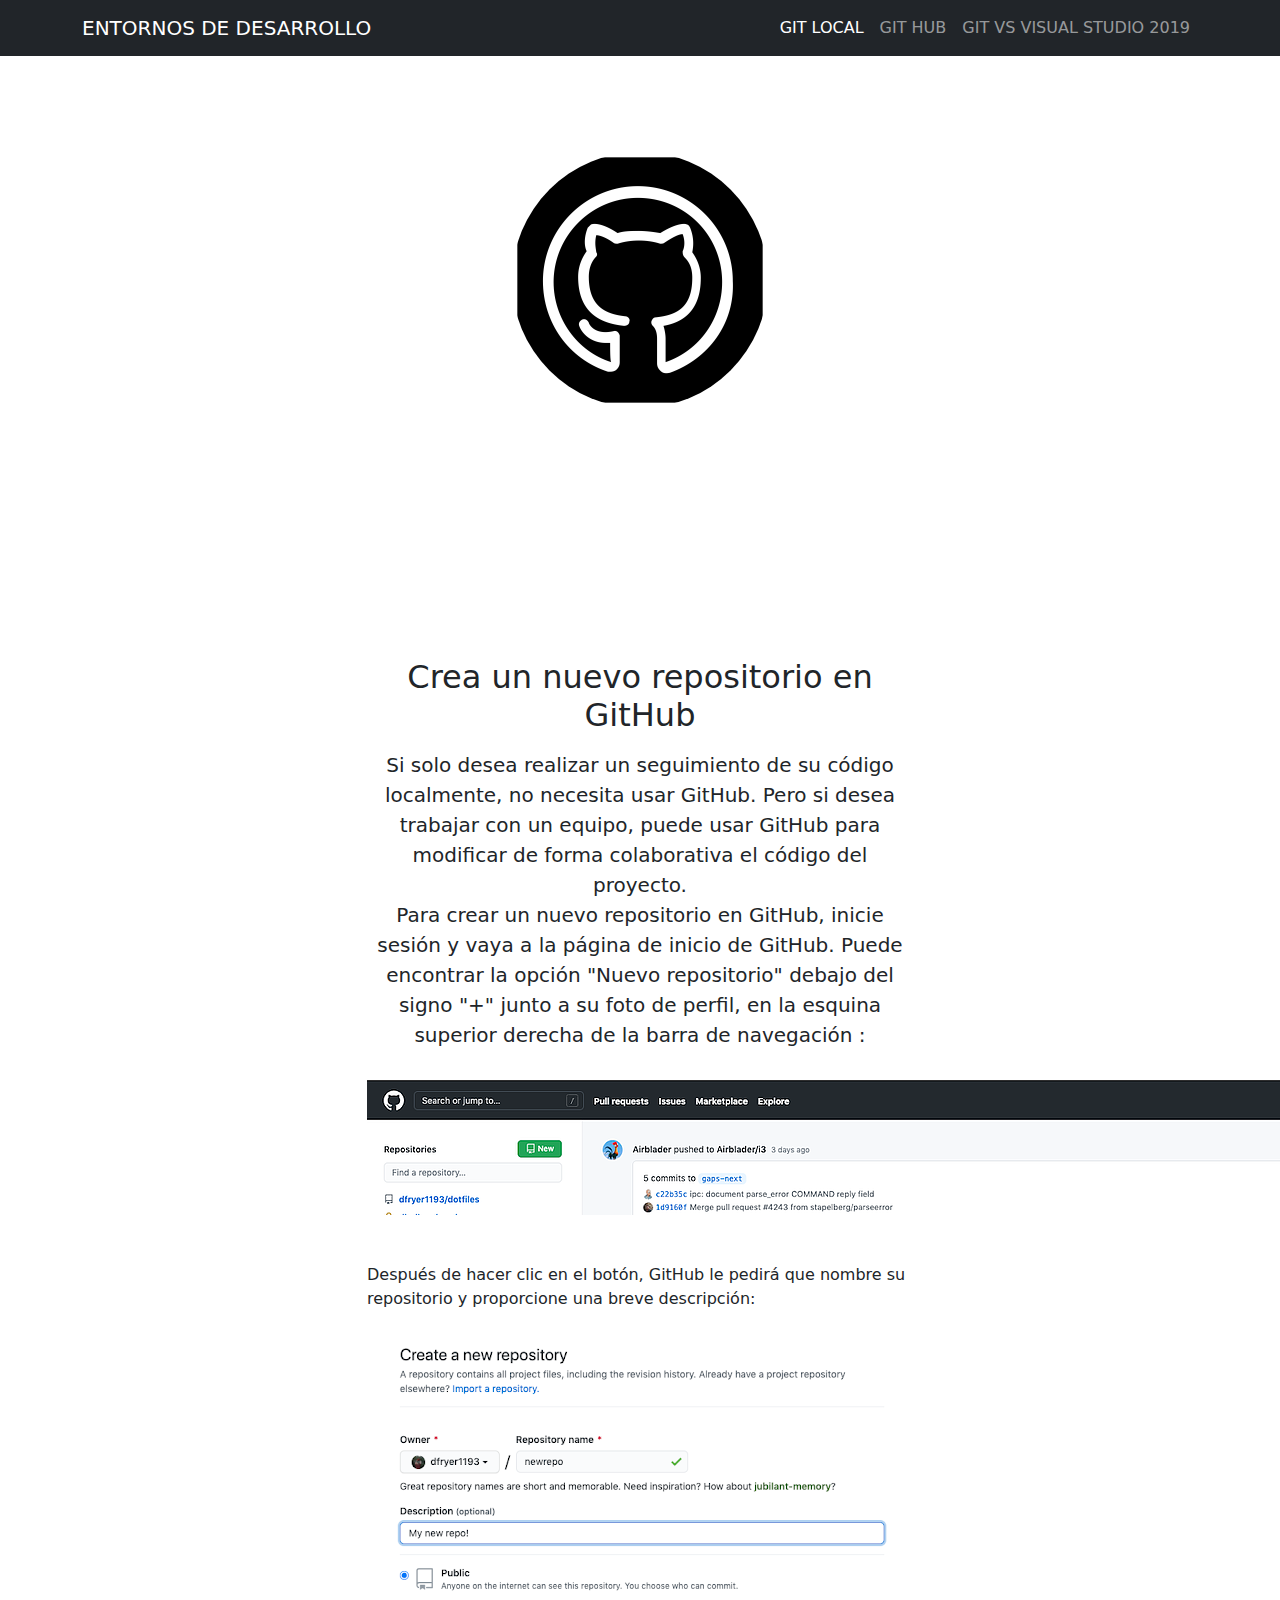
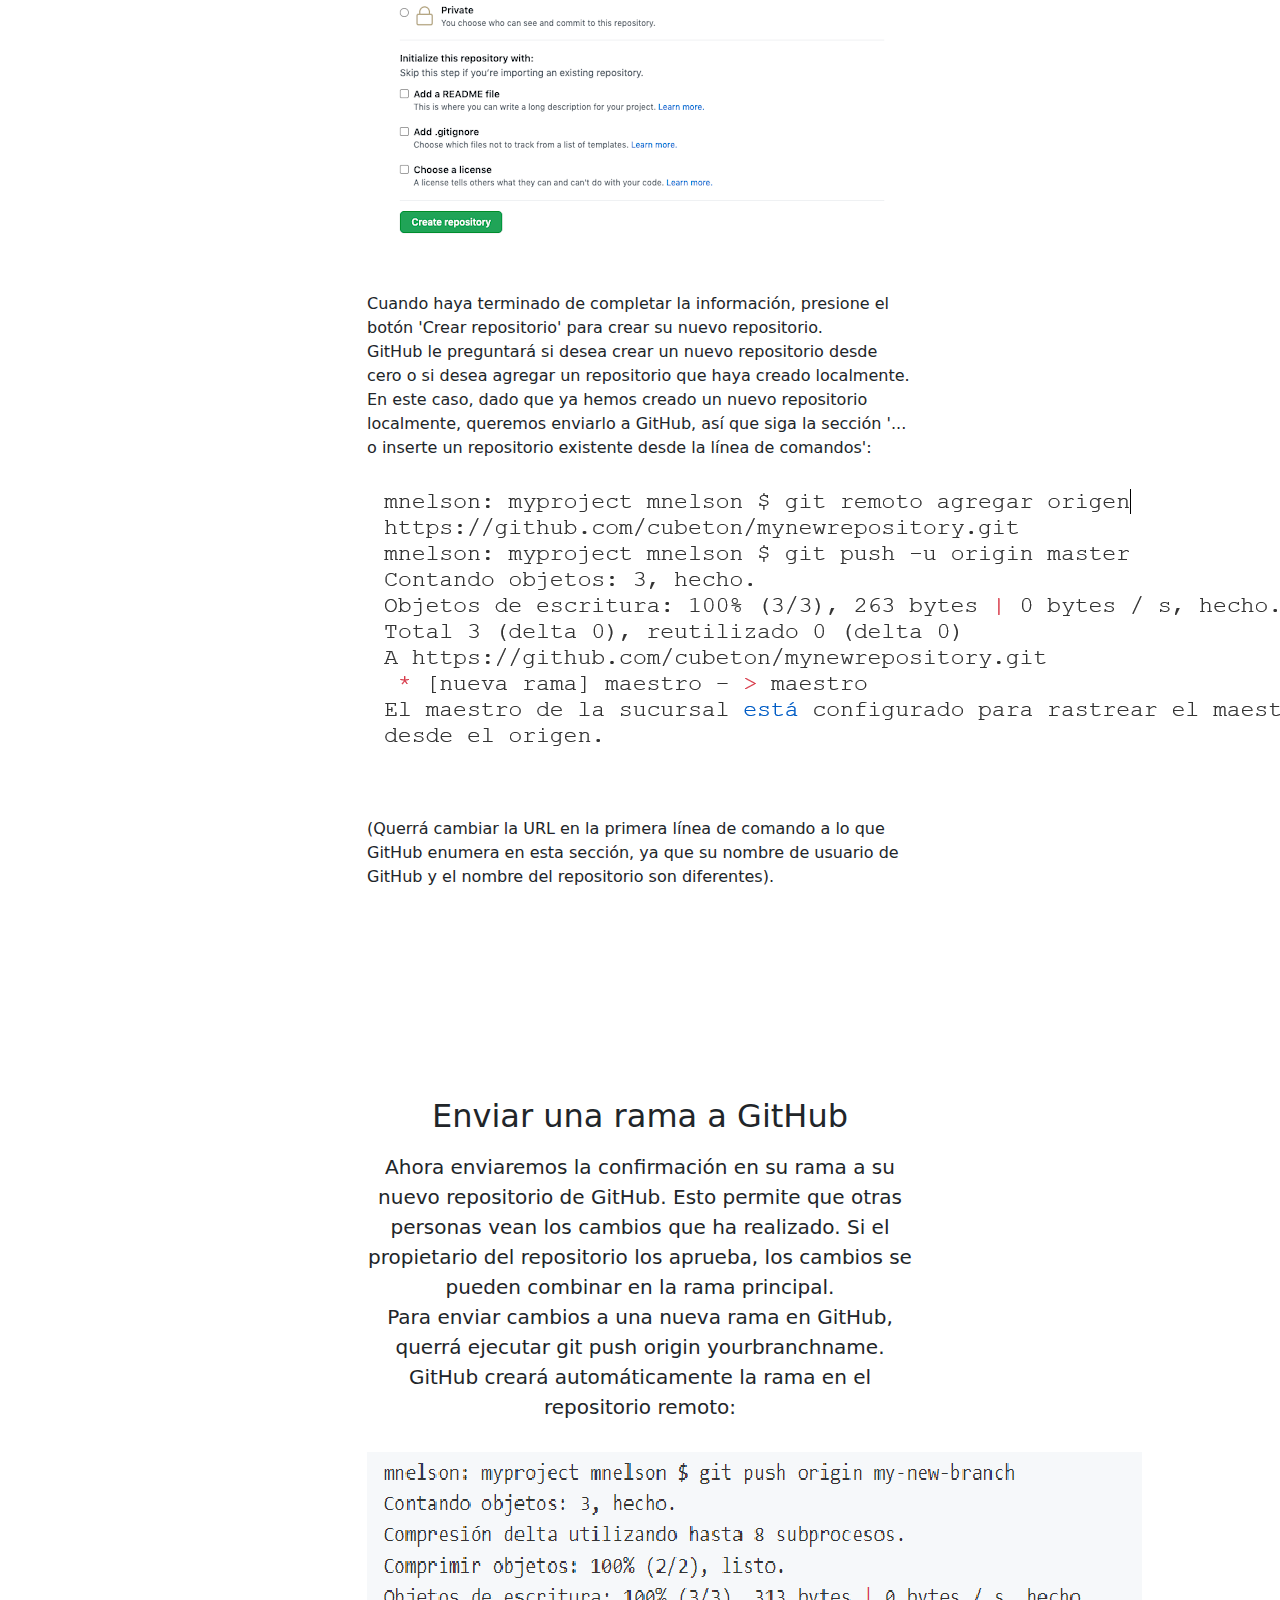
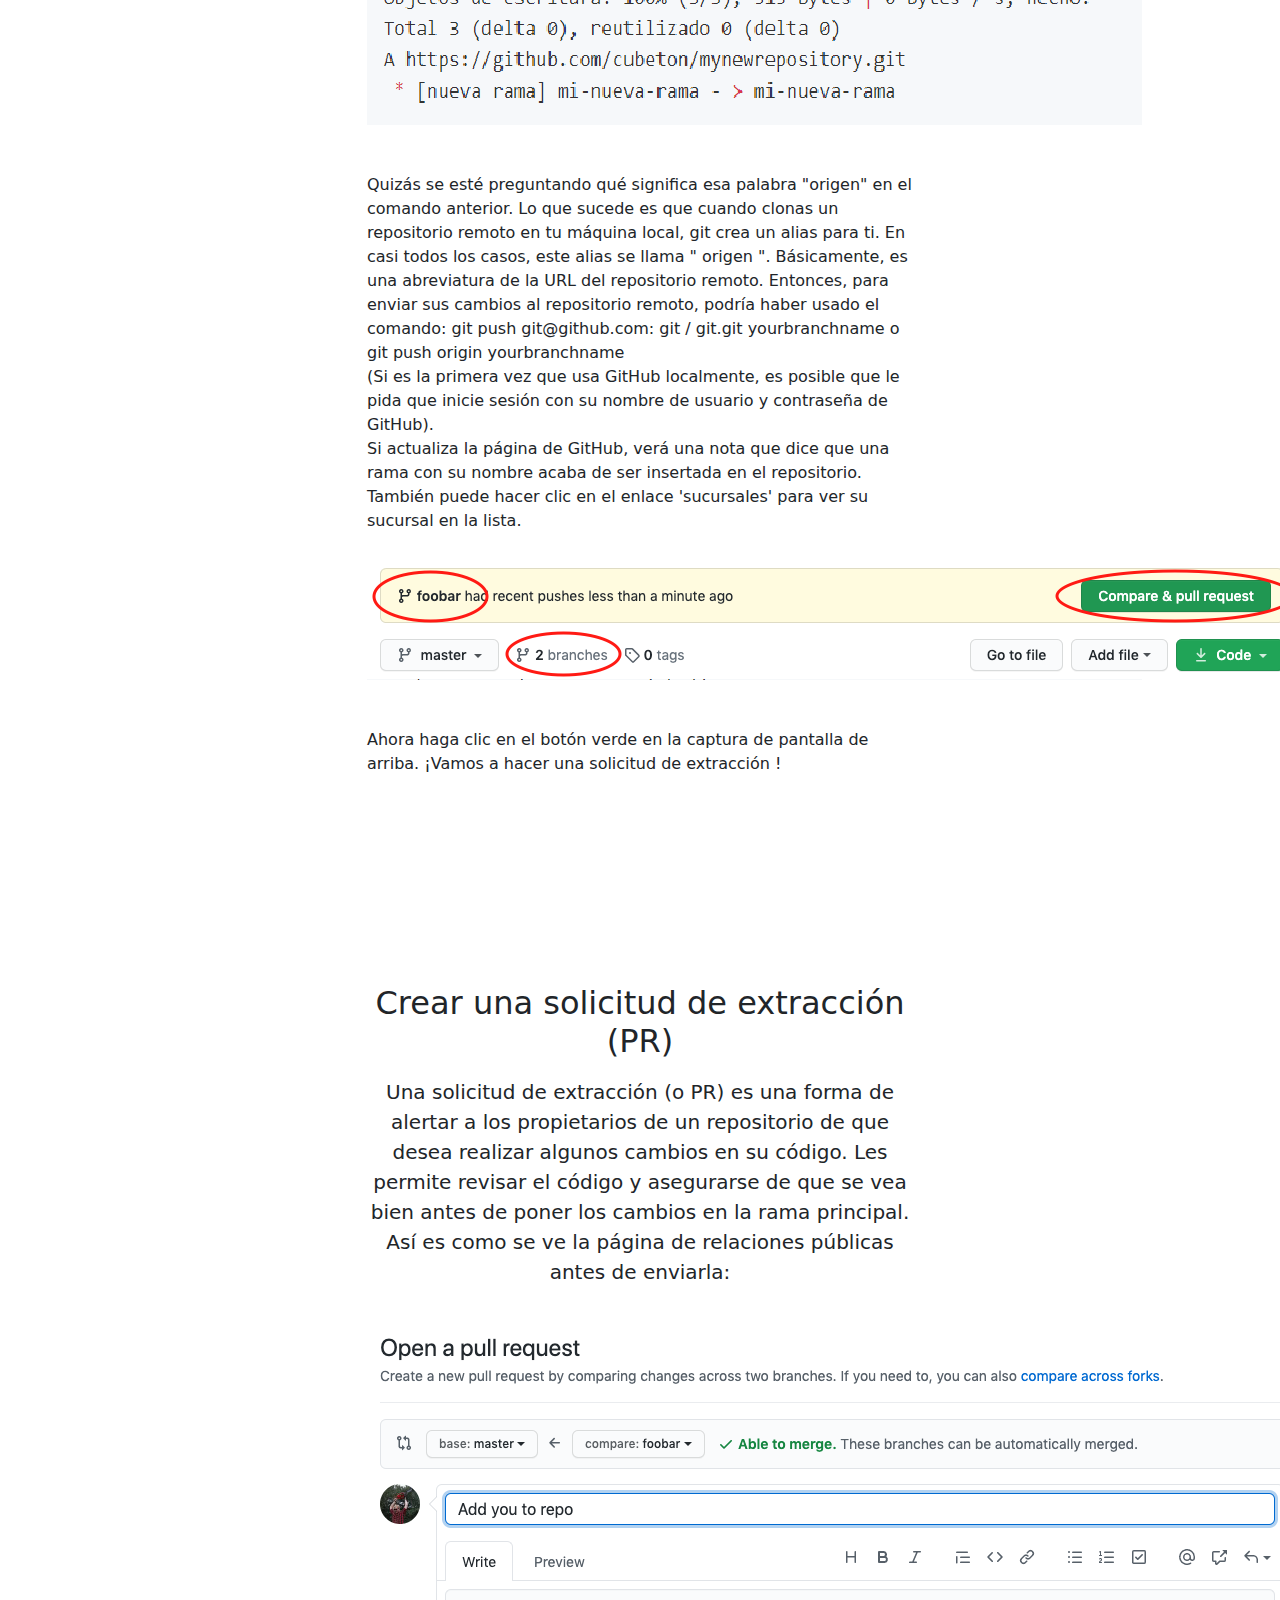
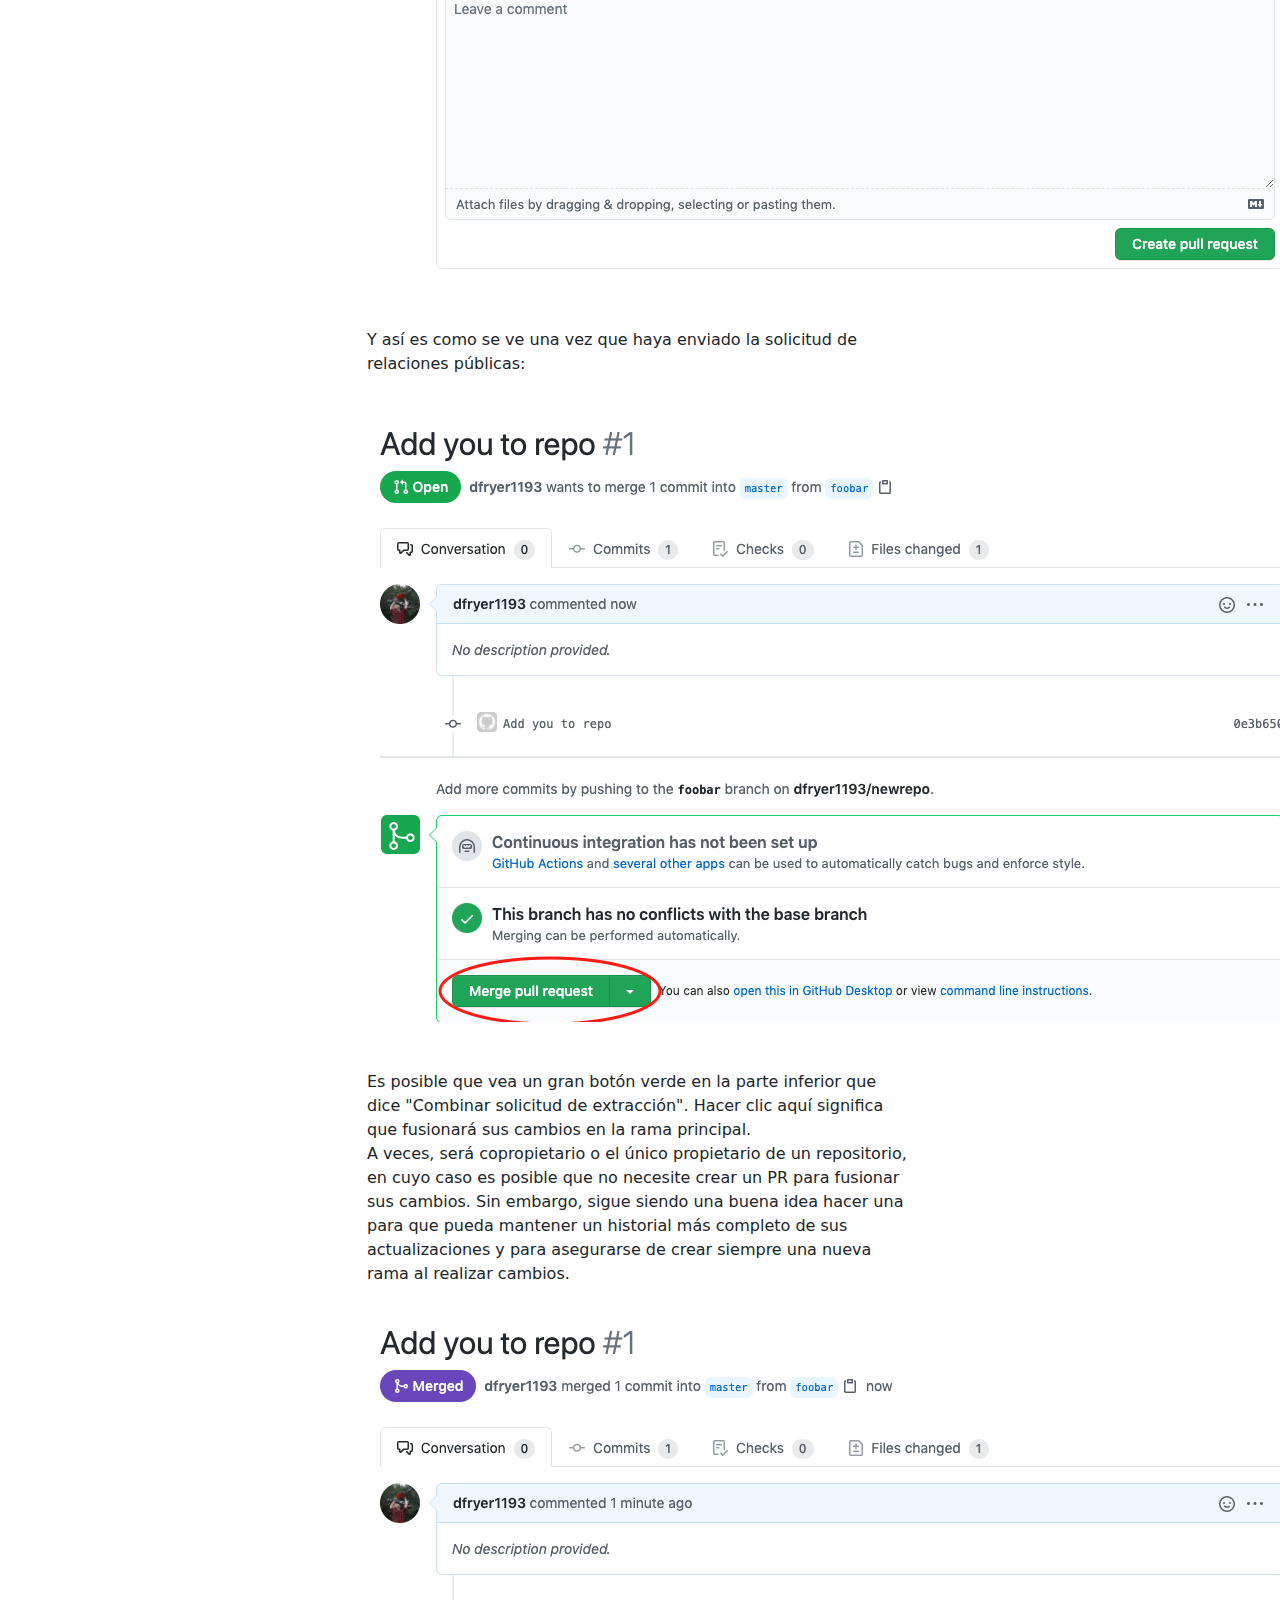
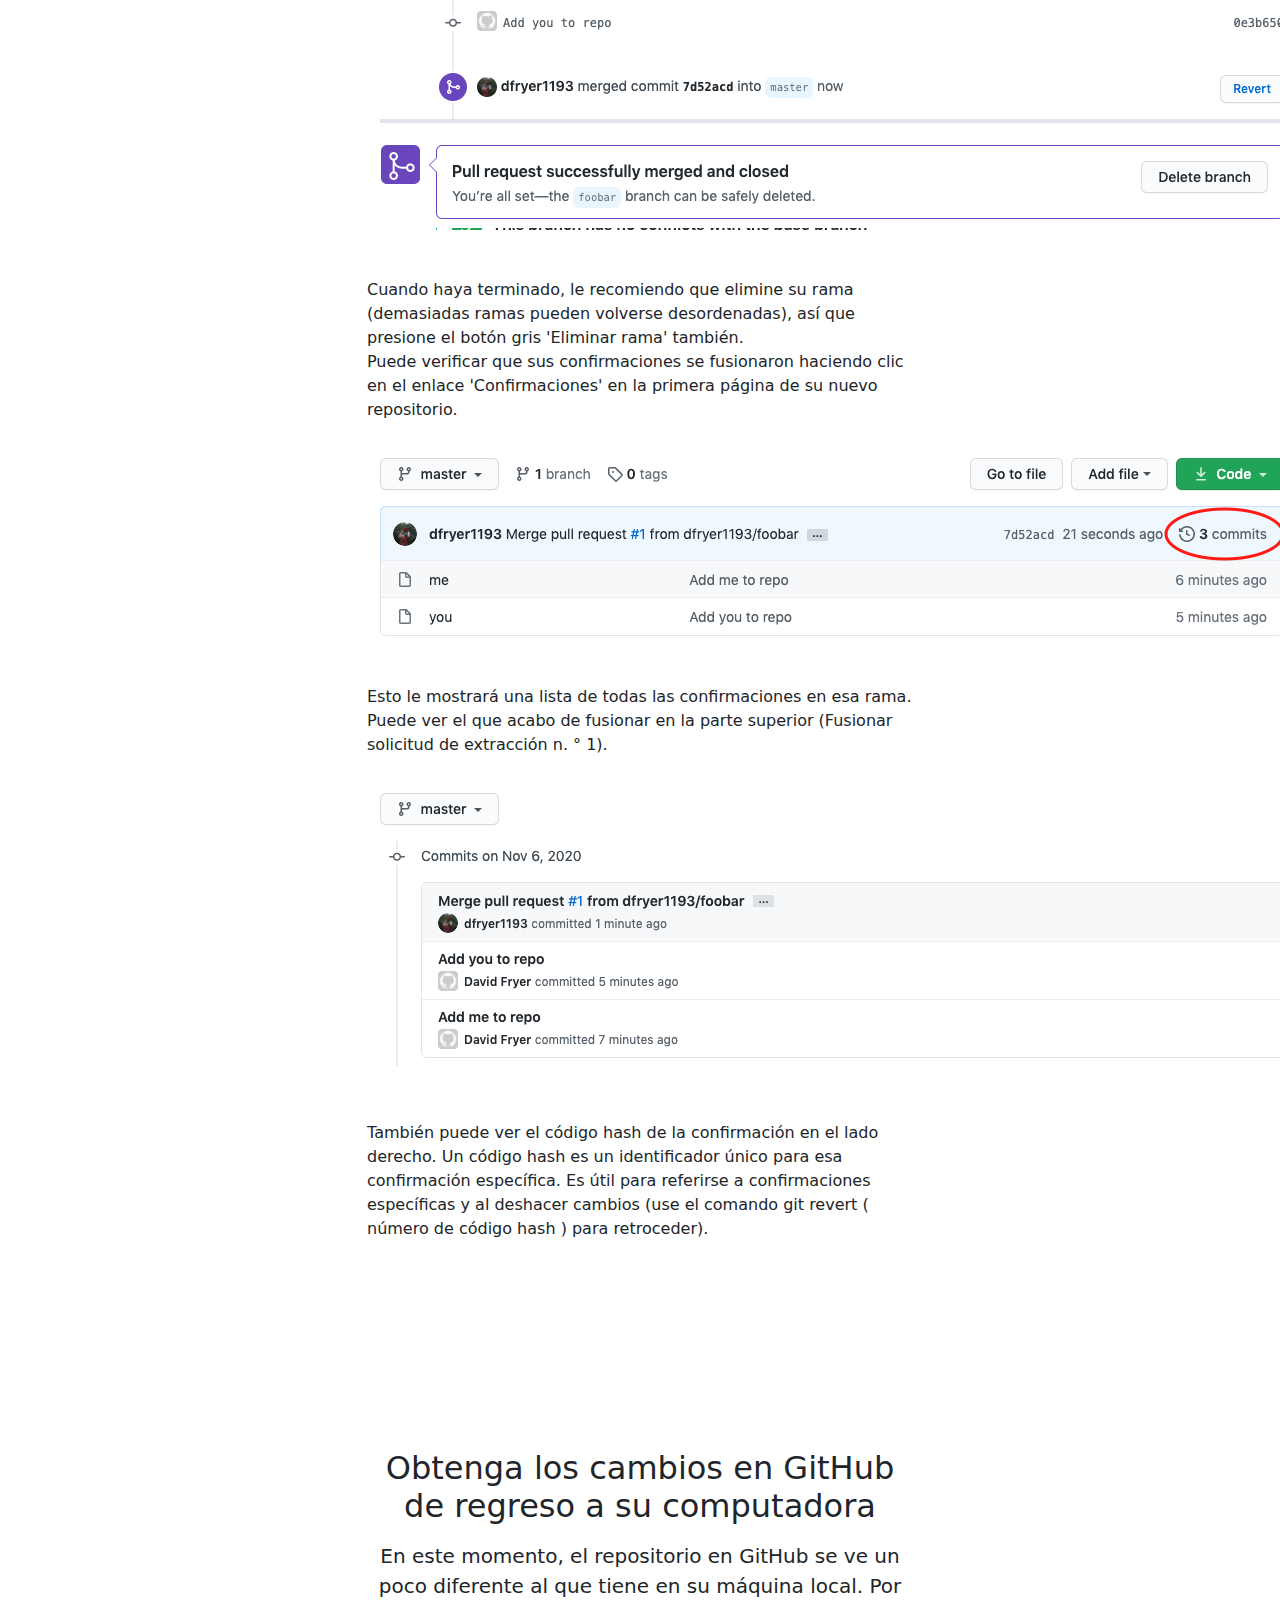
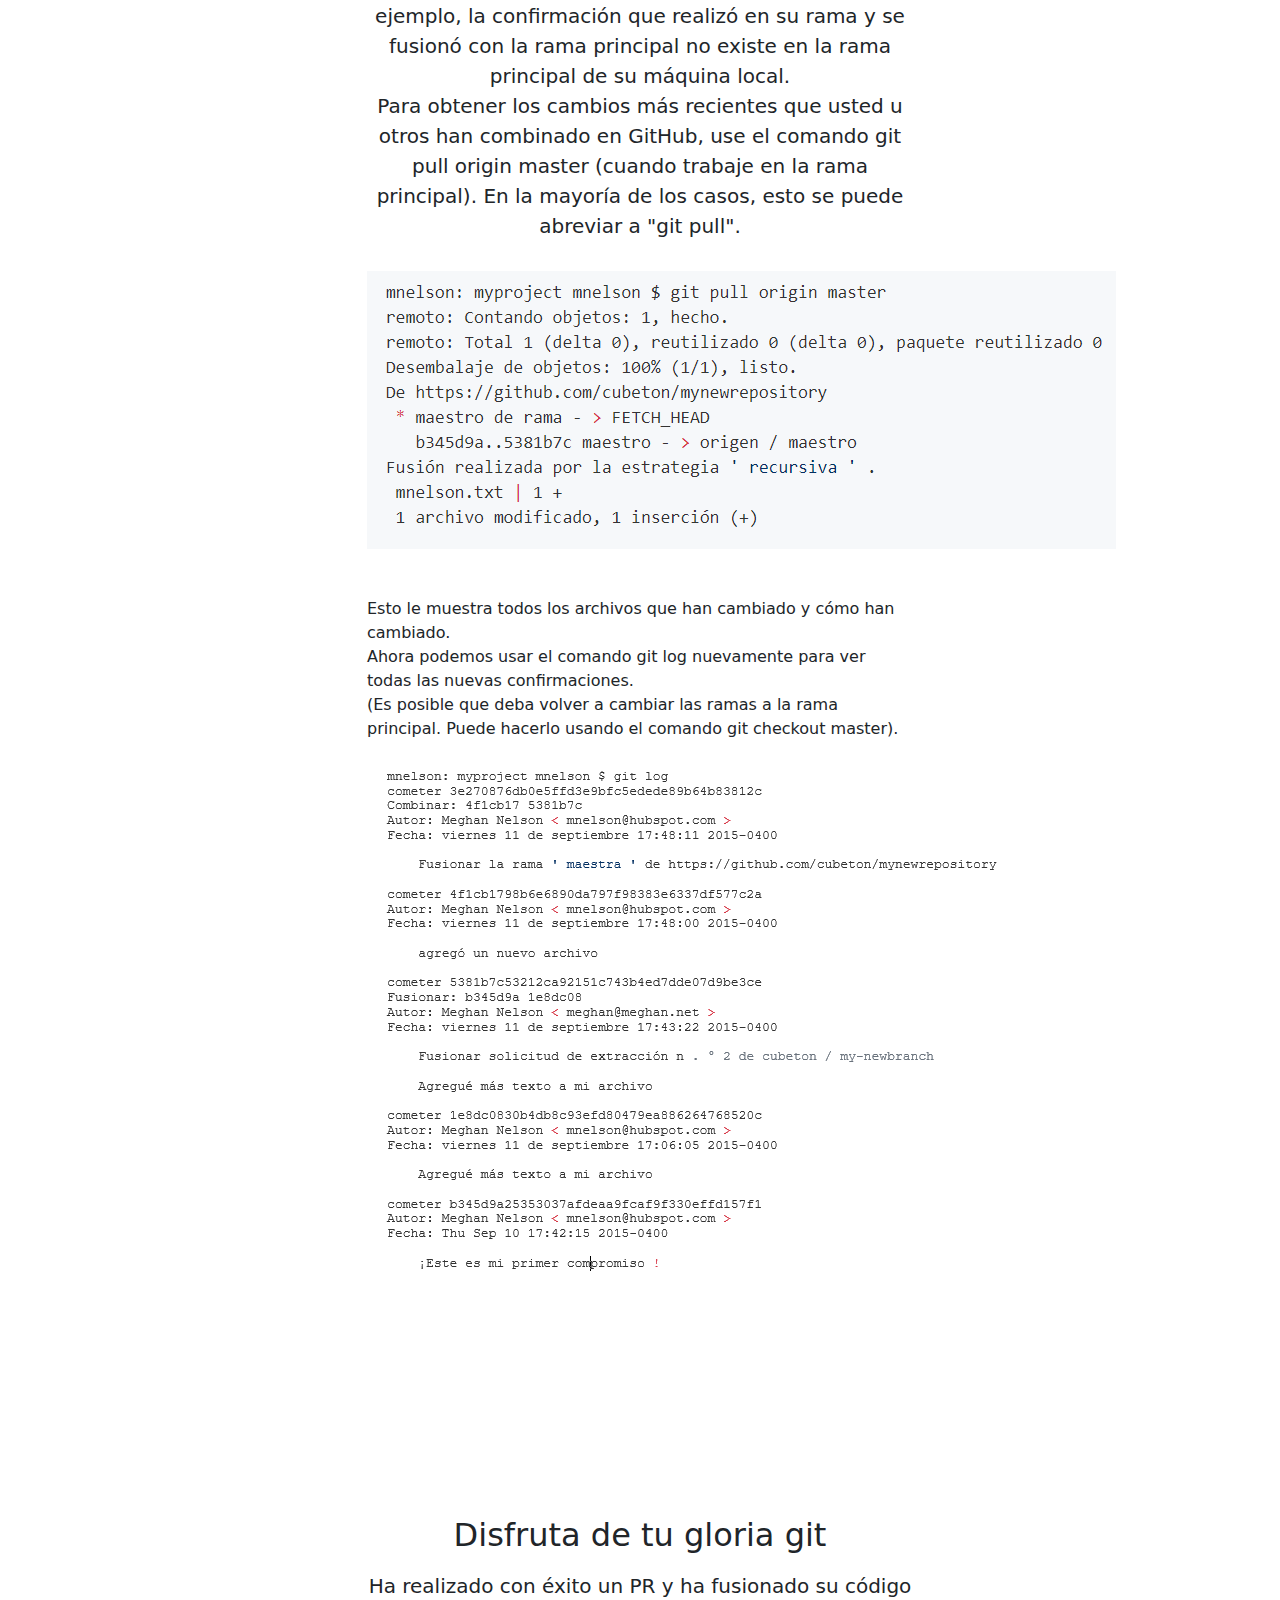
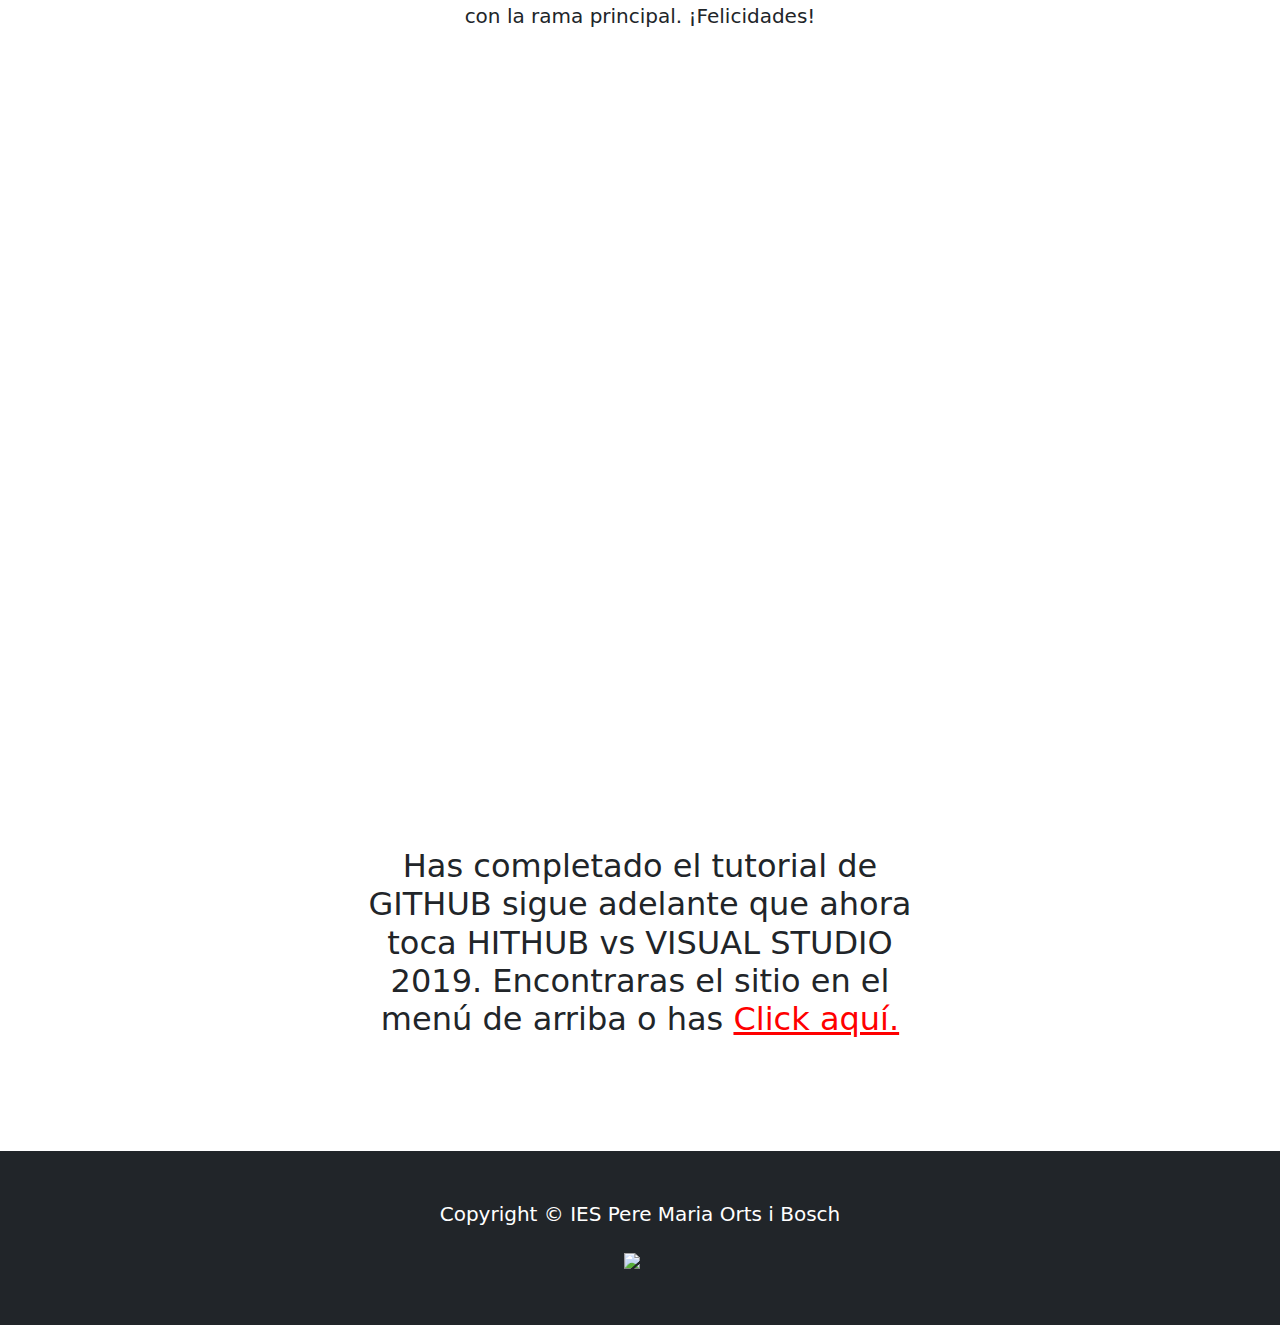
==== gitHub.html @ c388c861 "Casi Listo" ====
<!DOCTYPE html>
<html lang="en">
    <head>
        <meta charset="utf-8" />
        <meta name="viewport" content="width=device-width, initial-scale=1, shrink-to-fit=no" />
        <meta name="description" content="" />
        <meta name="author" content="" />
        <title>Proyecto Final Git - GitHub</title>
        <!-- Favicon-->
        <link rel="icon" type="image/x-icon" href="assets/favicon.ico" />
        <!-- Core theme CSS (includes Bootstrap)-->
        <link href="css/styles.css" rel="stylesheet" />
    </head>
    <body>
        <!-- Responsive navbar-->
        <nav class="navbar navbar-expand-lg navbar-dark bg-dark">
            <div class="container">
                <a class="navbar-brand" href="index.html">ENTORNOS DE DESARROLLO</a>
                <button class="navbar-toggler" type="button" data-bs-toggle="collapse" data-bs-target="#navbarSupportedContent" aria-controls="navbarSupportedContent" aria-expanded="false" aria-label="Toggle navigation"><span class="navbar-toggler-icon"></span></button>
                <div class="collapse navbar-collapse" id="navbarSupportedContent">
                    <ul class="navbar-nav ms-auto mb-2 mb-lg-0">
                        <li class="nav-item"><a class="nav-link active" aria-current="page" href="gitLocal.html">GIT LOCAL</a></li>
                        <li class="nav-item"><a class="nav-link" href="gitHub.html">GIT HUB</a></li>
                        <li class="nav-item"><a class="nav-link" href="gitVsVisual.html">GIT VS VISUAL STUDIO 2019</a></li>
                    </ul>
                </div>
            </div>
        </nav>
        <!-- Header - set the background image for the header in the line below-->
        <header class="py-5 bg-image-full" style="background-image: url('https://source.unsplash.com/wfh8dDlNFOk/1600x900')">
            <div class="text-center my-5">
                <img class="img-fluid rounded-circle mb-4" src="assets/PortadaGitHub.png" alt="..." />
                <h1 class="text-white fs-3 fw-bolder">TUTORIAL GIT HUB </h1>
              
            </div>
        </header>
        <!-- Content section-->
        <section class="py-5">
            <div class="container my-5">
                <div class="row justify-content-center">
                    <div class="col-lg-6">
                        <h2>Crea un nuevo repositorio en GitHub</h2>
                        <p class="lead"></p>
                        <p class="mb-0">Si solo desea realizar un seguimiento de su código localmente, no necesita usar GitHub. Pero si desea trabajar con un equipo, puede usar GitHub para modificar de forma colaborativa el código del proyecto.
                        <br>
                        Para crear un nuevo repositorio en GitHub, inicie sesión y vaya a la página de inicio de GitHub. Puede encontrar la opción "Nuevo repositorio" debajo del signo "+" junto a su foto de perfil, en la esquina superior derecha de la barra de navegación :
                        <br>  
                        <br>    
                        <center>   <img class="imgIESPERE" src="assets/24.png" alt="..." /></center>   
                        <br>
                        <br>   
                        Después de hacer clic en el botón, GitHub le pedirá que nombre su repositorio y proporcione una breve descripción:    
                        <br>  
                        <br>    
                        <center>   <img class="imgIESPERE" src="assets/25.png" alt="..." /></center>   
                        <br>
                        <br>     
                        Cuando haya terminado de completar la información, presione el botón 'Crear repositorio' para crear su nuevo repositorio.
                        <br>
                        GitHub le preguntará si desea crear un nuevo repositorio desde cero o si desea agregar un repositorio que haya creado localmente. En este caso, dado que ya hemos creado un nuevo repositorio localmente, queremos enviarlo a GitHub, así que siga la sección '... o inserte un repositorio existente desde la línea de comandos': <br>  
                        <br>    
                        <center>   <img class="imgIESPERE" src="assets/26.png" alt="..." /></center>   
                        <br>
                        <br>     
                        (Querrá cambiar la URL en la primera línea de comando a lo que GitHub enumera en esta sección, ya que su nombre de usuario de GitHub y el nombre del repositorio son diferentes).    
                        </p>
                    </div>
                </div>
            </div>
        </section>
        <section class="py-5">
            <div class="container my-5">
                <div class="row justify-content-center">
                    <div class="col-lg-6">
                        <h2>Enviar una rama a GitHub</h2>
                        <p class="lead"></p>
                        <p class="mb-0">Ahora enviaremos la confirmación en su rama a su nuevo repositorio de GitHub. Esto permite que otras personas vean los cambios que ha realizado. Si el propietario del repositorio los aprueba, los cambios se pueden combinar en la rama principal.
                        <br> 
                        Para enviar cambios a una nueva rama en GitHub, querrá ejecutar git push origin yourbranchname. GitHub creará automáticamente la rama en el repositorio remoto:
                        <br>  
                        <br>    
                        <center>   <img class="imgIESPERE" src="assets/27.png" alt="..." /></center>   
                        <br>
                        <br>
                        Quizás se esté preguntando qué significa esa palabra "origen" en el comando anterior. Lo que sucede es que cuando clonas un repositorio remoto en tu máquina local, git crea un alias para ti. En casi todos los casos, este alias se llama " origen ". Básicamente, es una abreviatura de la URL del repositorio remoto. Entonces, para enviar sus cambios al repositorio remoto, podría haber usado el comando: git push git@github.com: git / git.git yourbranchname o git push origin yourbranchname
                        <br> 
                        (Si es la primera vez que usa GitHub localmente, es posible que le pida que inicie sesión con su nombre de usuario y contraseña de GitHub).
                        <br> 
                        Si actualiza la página de GitHub, verá una nota que dice que una rama con su nombre acaba de ser insertada en el repositorio. También puede hacer clic en el enlace 'sucursales' para ver su sucursal en la lista.    
                        <br>  
                        <br>    
                        <center>   <img class="imgIESPERE" src="assets/28.png" alt="..." /></center>   
                        <br>
                        <br>    
                        Ahora haga clic en el botón verde en la captura de pantalla de arriba. ¡Vamos a hacer una solicitud de extracción !    
                        </p>
                    </div>
                </div>
            </div>
        </section>
        <section class="py-5">
            <div class="container my-5">
                <div class="row justify-content-center">
                    <div class="col-lg-6">
                        <h2>Crear una solicitud de extracción (PR)</h2>
                        <p class="lead"></p>
                        <p class="mb-0">Una solicitud de extracción (o PR) es una forma de alertar a los propietarios de un repositorio de que desea realizar algunos cambios en su código. Les permite revisar el código y asegurarse de que se vea bien antes de poner los cambios en la rama principal.
                        <br>
                        Así es como se ve la página de relaciones públicas antes de enviarla:
                        <br>  
                        <br>    
                        <center>   <img class="imgIESPERE" src="assets/29.png" alt="..." /></center>   
                        <br>
                        <br> 
                        Y así es como se ve una vez que haya enviado la solicitud de relaciones públicas:  
                        <br>  
                        <br>    
                        <center>   <img class="imgIESPERE" src="assets/30.png" alt="..." /></center>   
                        <br>
                        <br>
                        Es posible que vea un gran botón verde en la parte inferior que dice "Combinar solicitud de extracción". Hacer clic aquí significa que fusionará sus cambios en la rama principal.
                         <br> 
                        A veces, será copropietario o el único propietario de un repositorio, en cuyo caso es posible que no necesite crear un PR para fusionar sus cambios. Sin embargo, sigue siendo una buena idea hacer una para que pueda mantener un historial más completo de sus actualizaciones y para asegurarse de crear siempre una nueva rama al realizar cambios.  
                         <br>  
                        <br>    
                        <center>   <img class="imgIESPERE" src="assets/31.png" alt="..." /></center>   
                        <br>
                        <br>  
                        Cuando haya terminado, le recomiendo que elimine su rama (demasiadas ramas pueden volverse desordenadas), así que presione el botón gris 'Eliminar rama' también.
                        <br>
                        Puede verificar que sus confirmaciones se fusionaron haciendo clic en el enlace 'Confirmaciones' en la primera página de su nuevo repositorio. 
                        <br>  
                        <br>    
                        <center>   <img class="imgIESPERE" src="assets/32.png" alt="..." /></center>   
                        <br>
                        <br> 
                        Esto le mostrará una lista de todas las confirmaciones en esa rama. Puede ver el que acabo de fusionar en la parte superior (Fusionar solicitud de extracción n. ° 1). 
                        <br>  
                        <br>    
                        <center>   <img class="imgIESPERE" src="assets/33.png" alt="..." /></center>   
                        <br>
                        <br> 
                        También puede ver el código hash de la confirmación en el lado derecho. Un código hash es un identificador único para esa confirmación específica. Es útil para referirse a confirmaciones específicas y al deshacer cambios (use el comando git revert ( número de código hash )  para retroceder).    
                        </p>
                    </div>
                </div>
            </div>
        </section>
        <section class="py-5">
            <div class="container my-5">
                <div class="row justify-content-center">
                    <div class="col-lg-6">
                        <h2>Obtenga los cambios en GitHub de regreso a su computadora</h2>
                        <p class="lead"></p>
                        <p class="mb-0">En este momento, el repositorio en GitHub se ve un poco diferente al que tiene en su máquina local. Por ejemplo, la confirmación que realizó en su rama y se fusionó con la rama principal no existe en la rama principal de su máquina local.
                        <br>
                        Para obtener los cambios más recientes que usted u otros han combinado en GitHub, use el comando git pull origin master (cuando trabaje en la rama principal). En la mayoría de los casos, esto se puede abreviar a "git pull".
                        <br>  
                        <br>    
                        <center>   <img class="imgIESPERE" src="assets/34.png" alt="..." /></center>   
                        <br>
                        <br>
                            Esto le muestra todos los archivos que han cambiado y cómo han cambiado.
                        <br>
                        Ahora podemos usar el comando git log nuevamente para ver todas las nuevas confirmaciones.
                        <br>
                        (Es posible que deba volver a cambiar las ramas a la rama principal. Puede hacerlo usando el comando git checkout master).
                         <br>  
                        <br>    
                        <center>   <img class="imgIESPERE" src="assets/35.png" alt="..." /></center>   
                        <br>    
                        </p>
                    </div>
                </div>
            </div>
        </section>
        <section class="py-5">
            <div class="container my-5">
                <div class="row justify-content-center">
                    <div class="col-lg-6">
                        <h2>Disfruta de tu gloria git</h2>
                        <p class="lead"></p>
                        <p class="mb-0">Ha realizado con éxito un PR y ha fusionado su código con la rama principal. ¡Felicidades!</p>
                    </div>
                </div>
            </div>
        </section>
        <section class="py-5">
            <div class="container my-5">
                <div class="row justify-content-center">
                    <div class="col-lg-6">
                        <h2></h2>
                        <p class="lead"></p>
                        <p class="mb-0">
                        </p>
                    </div>
                </div>
            </div>
        </section>
        <!-- Image element - set the background image for the header in the line below-->
        <div class="py-5 bg-image-full" style="background-image: url('https://source.unsplash.com/4ulffa6qoKA/1200x800')">
            <!-- Put anything you want here! The spacer below with inline CSS is just for demo purposes!-->
            <div style="height: 20rem"></div>
        </div>
        <!-- Content section-->
        <section class="py-5">
            <div class="container my-5">
                <div class="row justify-content-center">
                    <div class="col-lg-6">
                        <h2>Has completado el tutorial de GITHUB sigue adelante que ahora toca HITHUB vs VISUAL STUDIO 2019. Encontraras el sitio en el menú de arriba o has <a href="gitVsVisual.html" style="color: red">Click aquí.</a></h2>
                        <p class="lead"></p>
                        <p class="mb-0"></p>
                    </div>
                </div>
            </div>
        </section>
        <!-- Footer-->
        <footer class="py-5 bg-dark">
            <div class="container"><p class="m-0 text-center text-white">Copyright &copy; IES Pere Maria Orts i Bosch</p></div>
            <br>
        <center>   <img class="imgIESPERE" src="assets/descarga.png" alt="..." /></center> 
        </footer>
        <!-- Bootstrap core JS-->
        <script src="https://cdn.jsdelivr.net/npm/bootstrap@5.0.1/dist/js/bootstrap.bundle.min.js"></script>
        <!-- Core theme JS-->
        <script src="js/scripts.js"></script>
    </body>
</html>
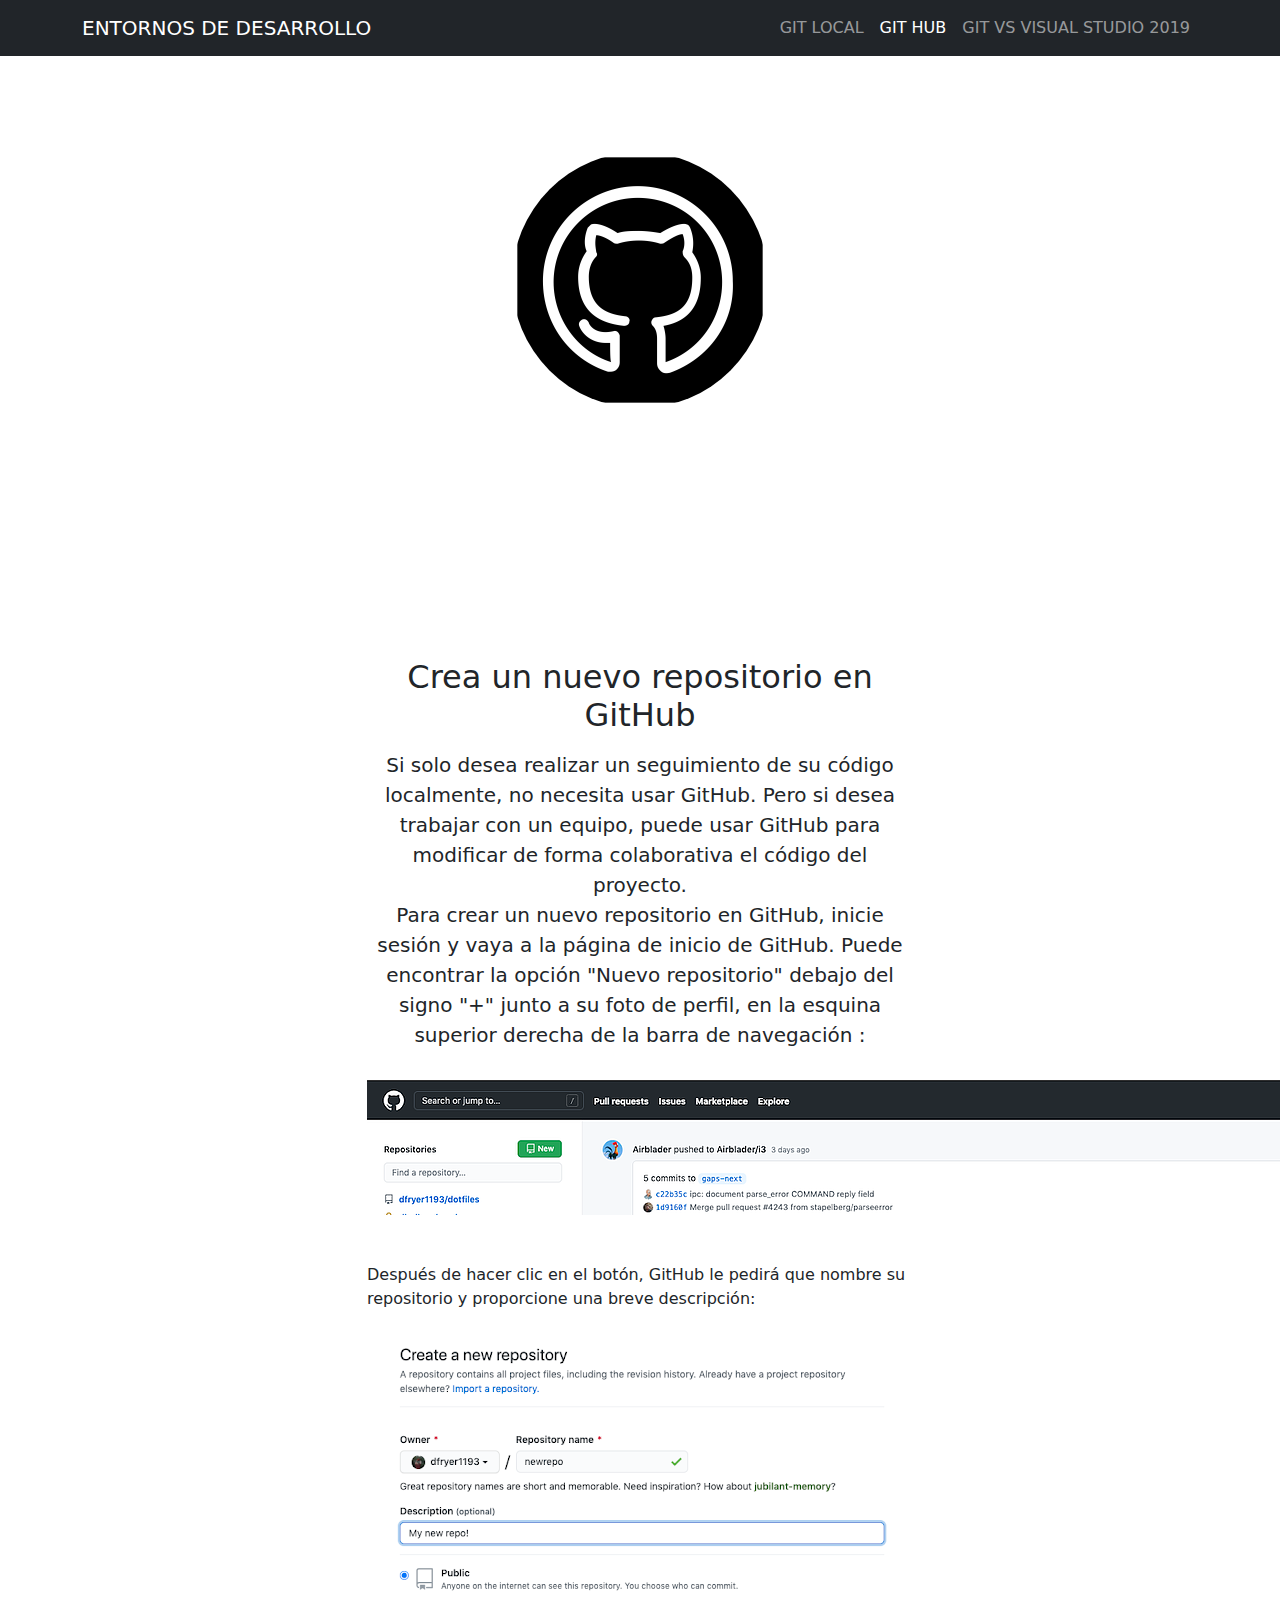
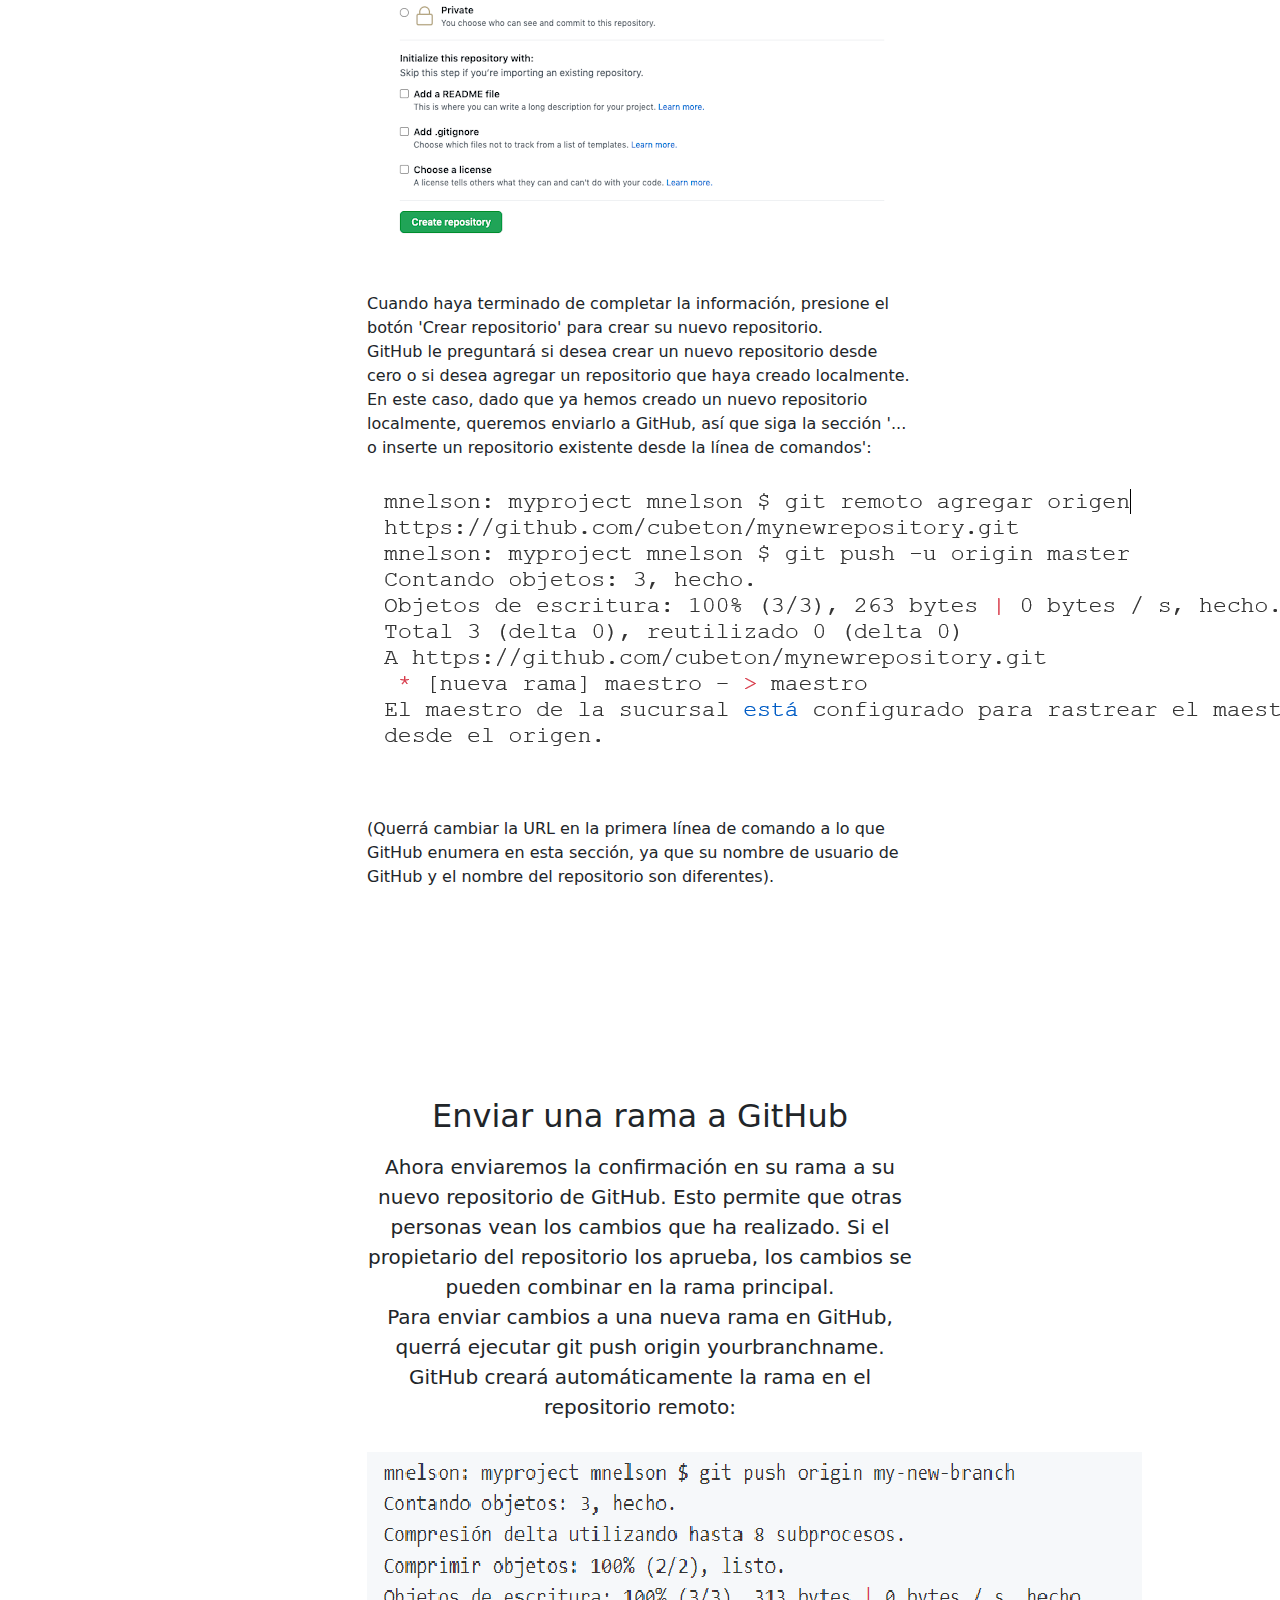
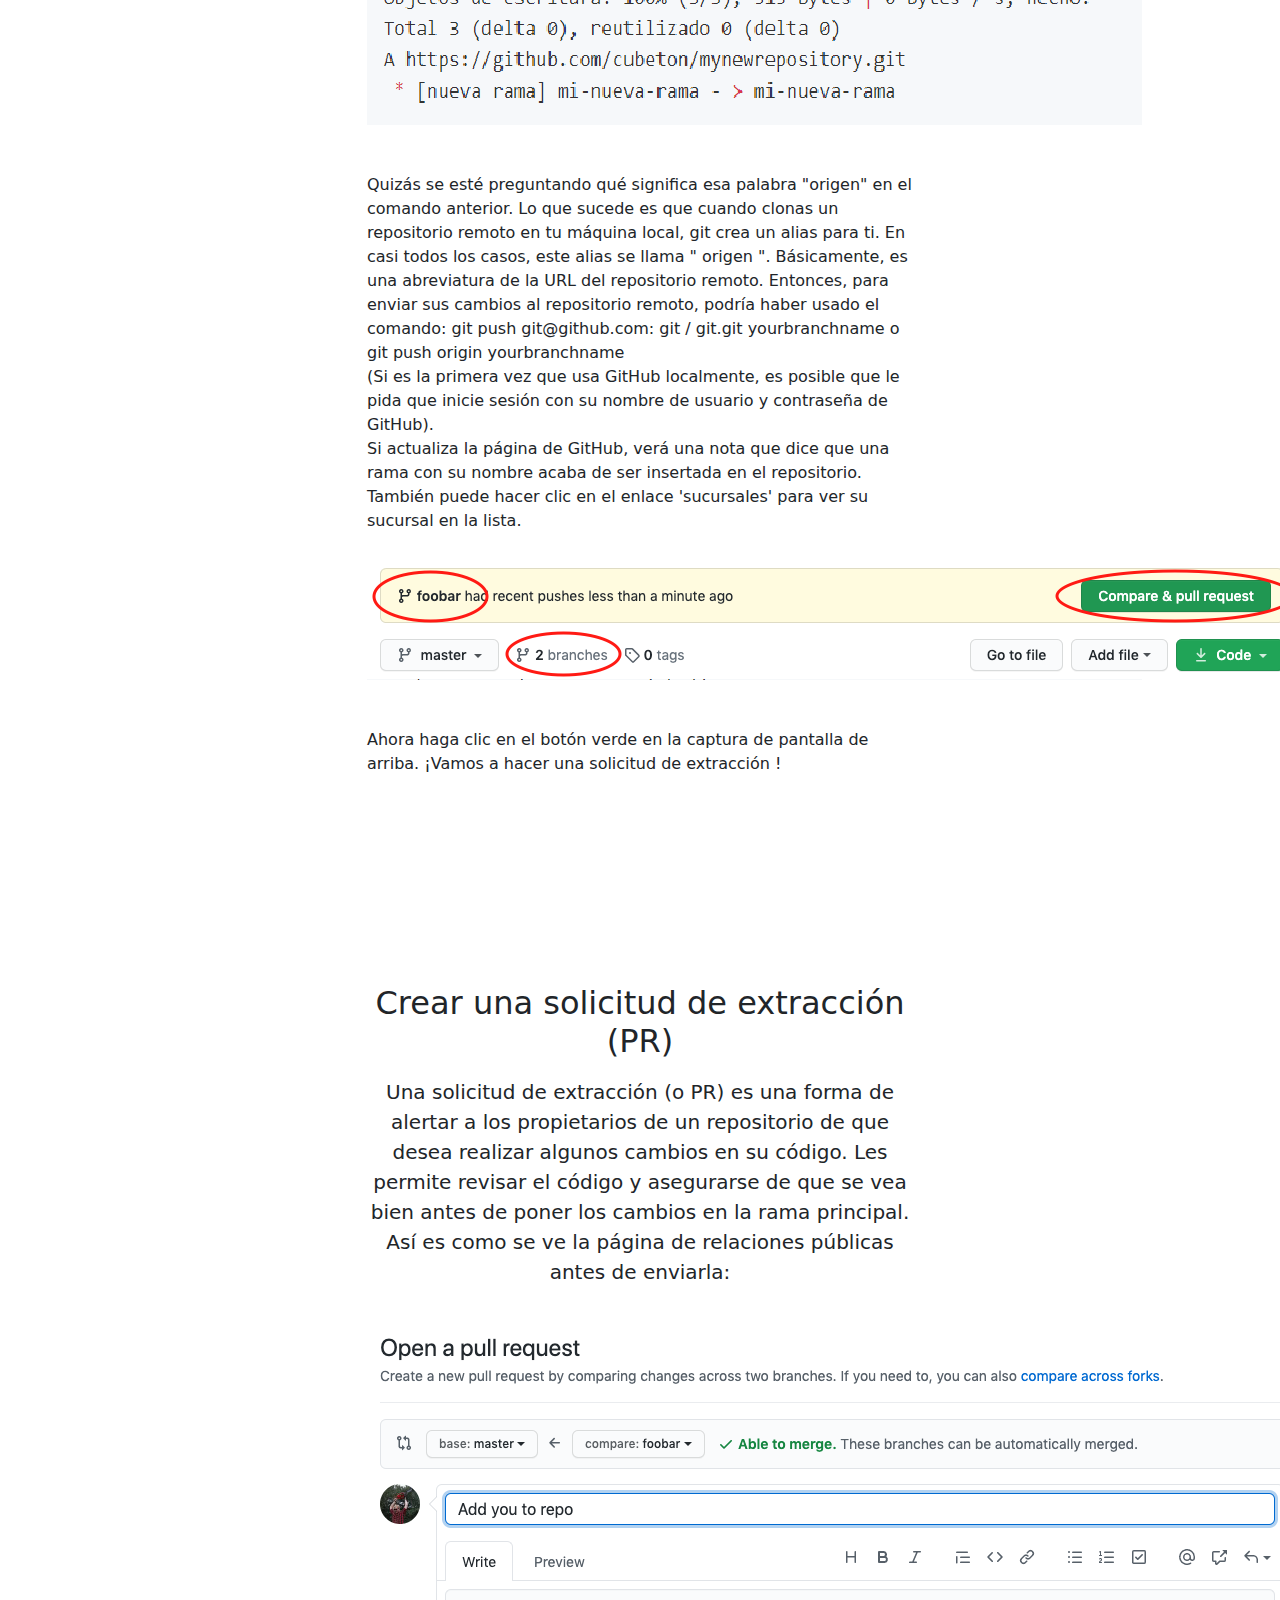
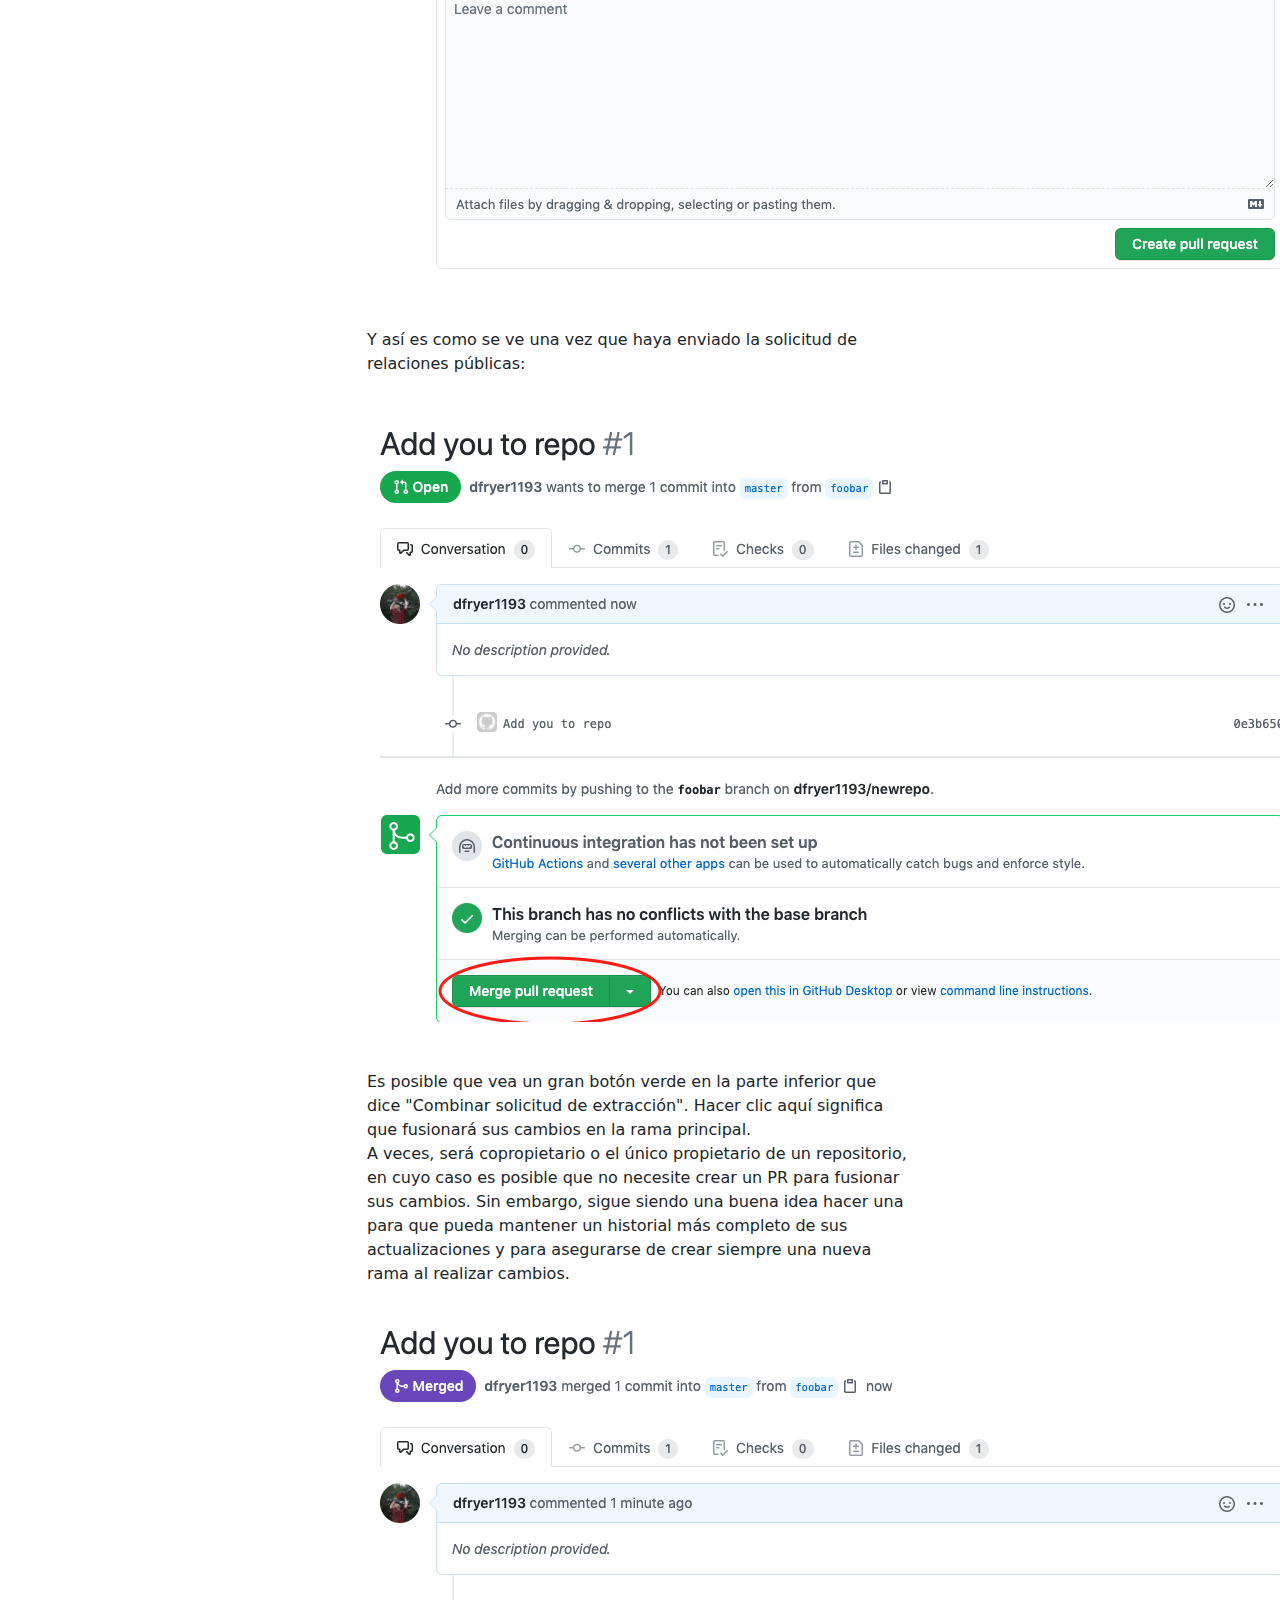
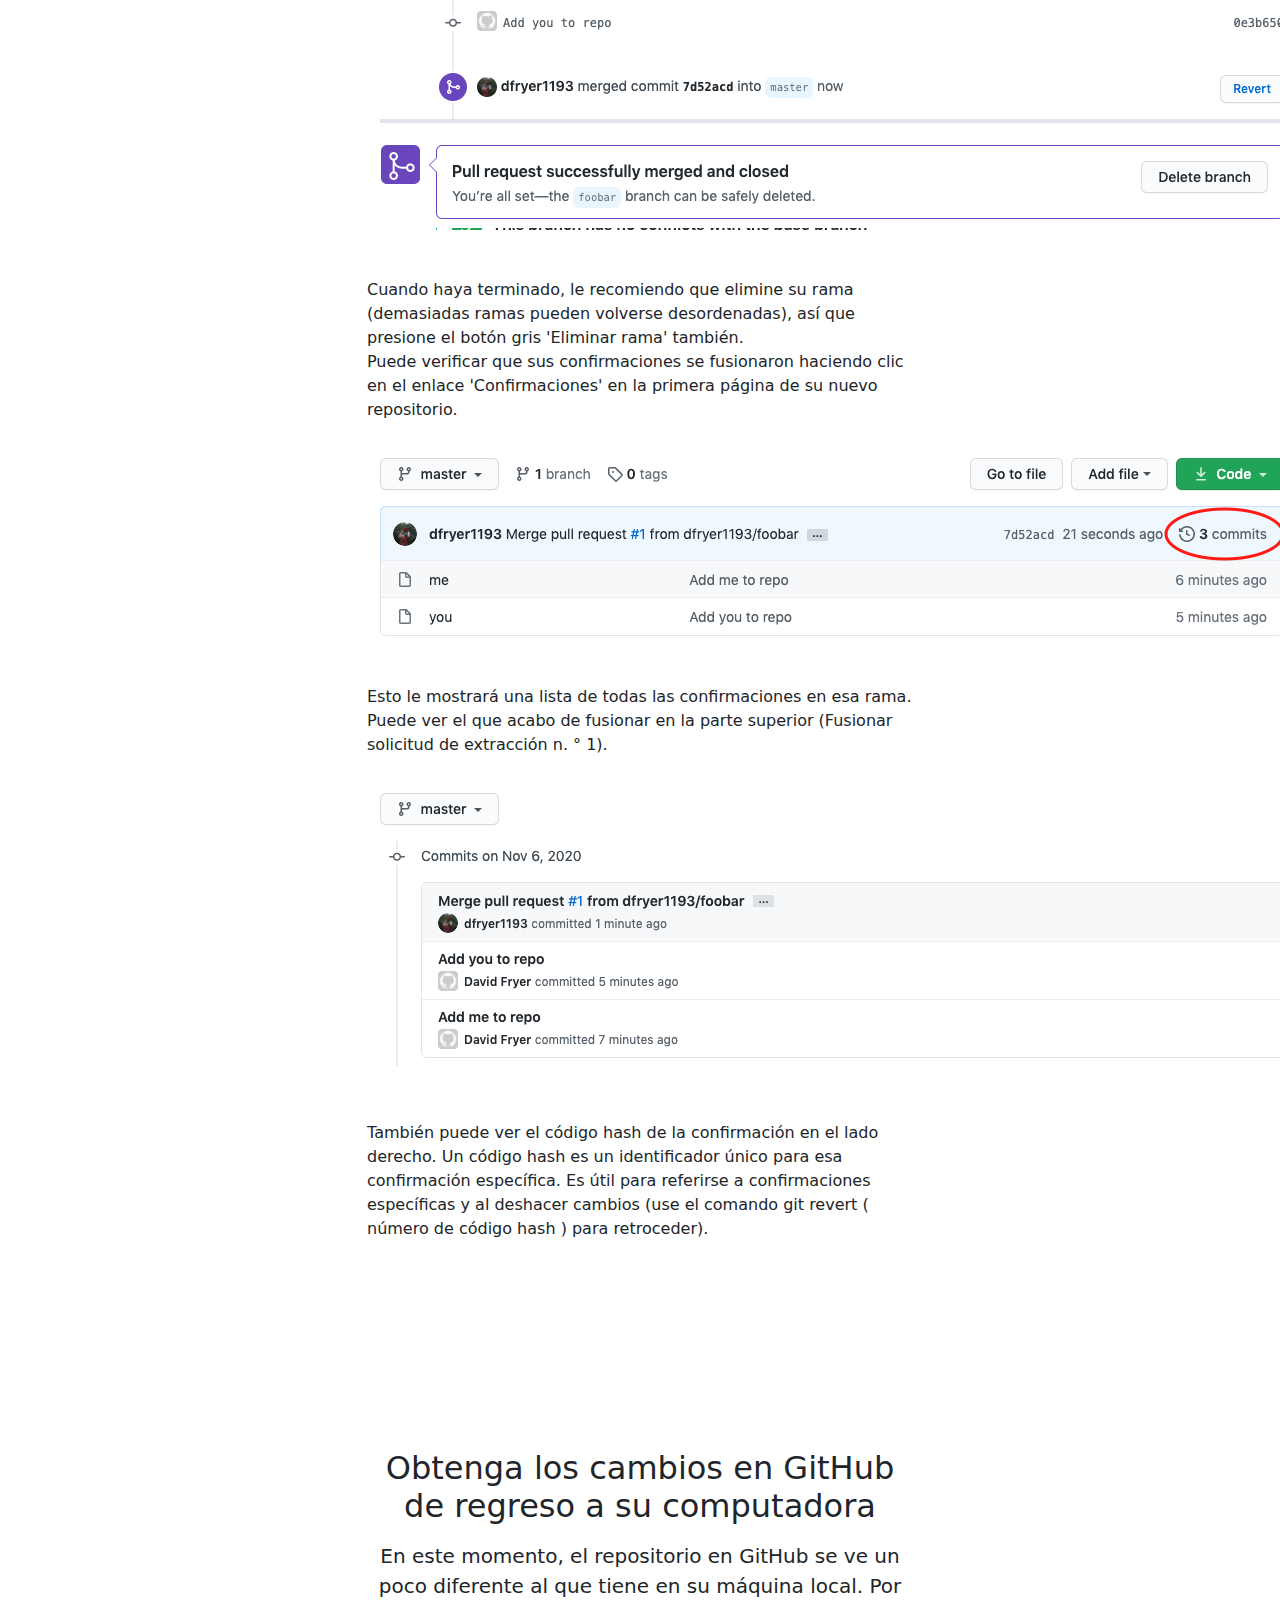
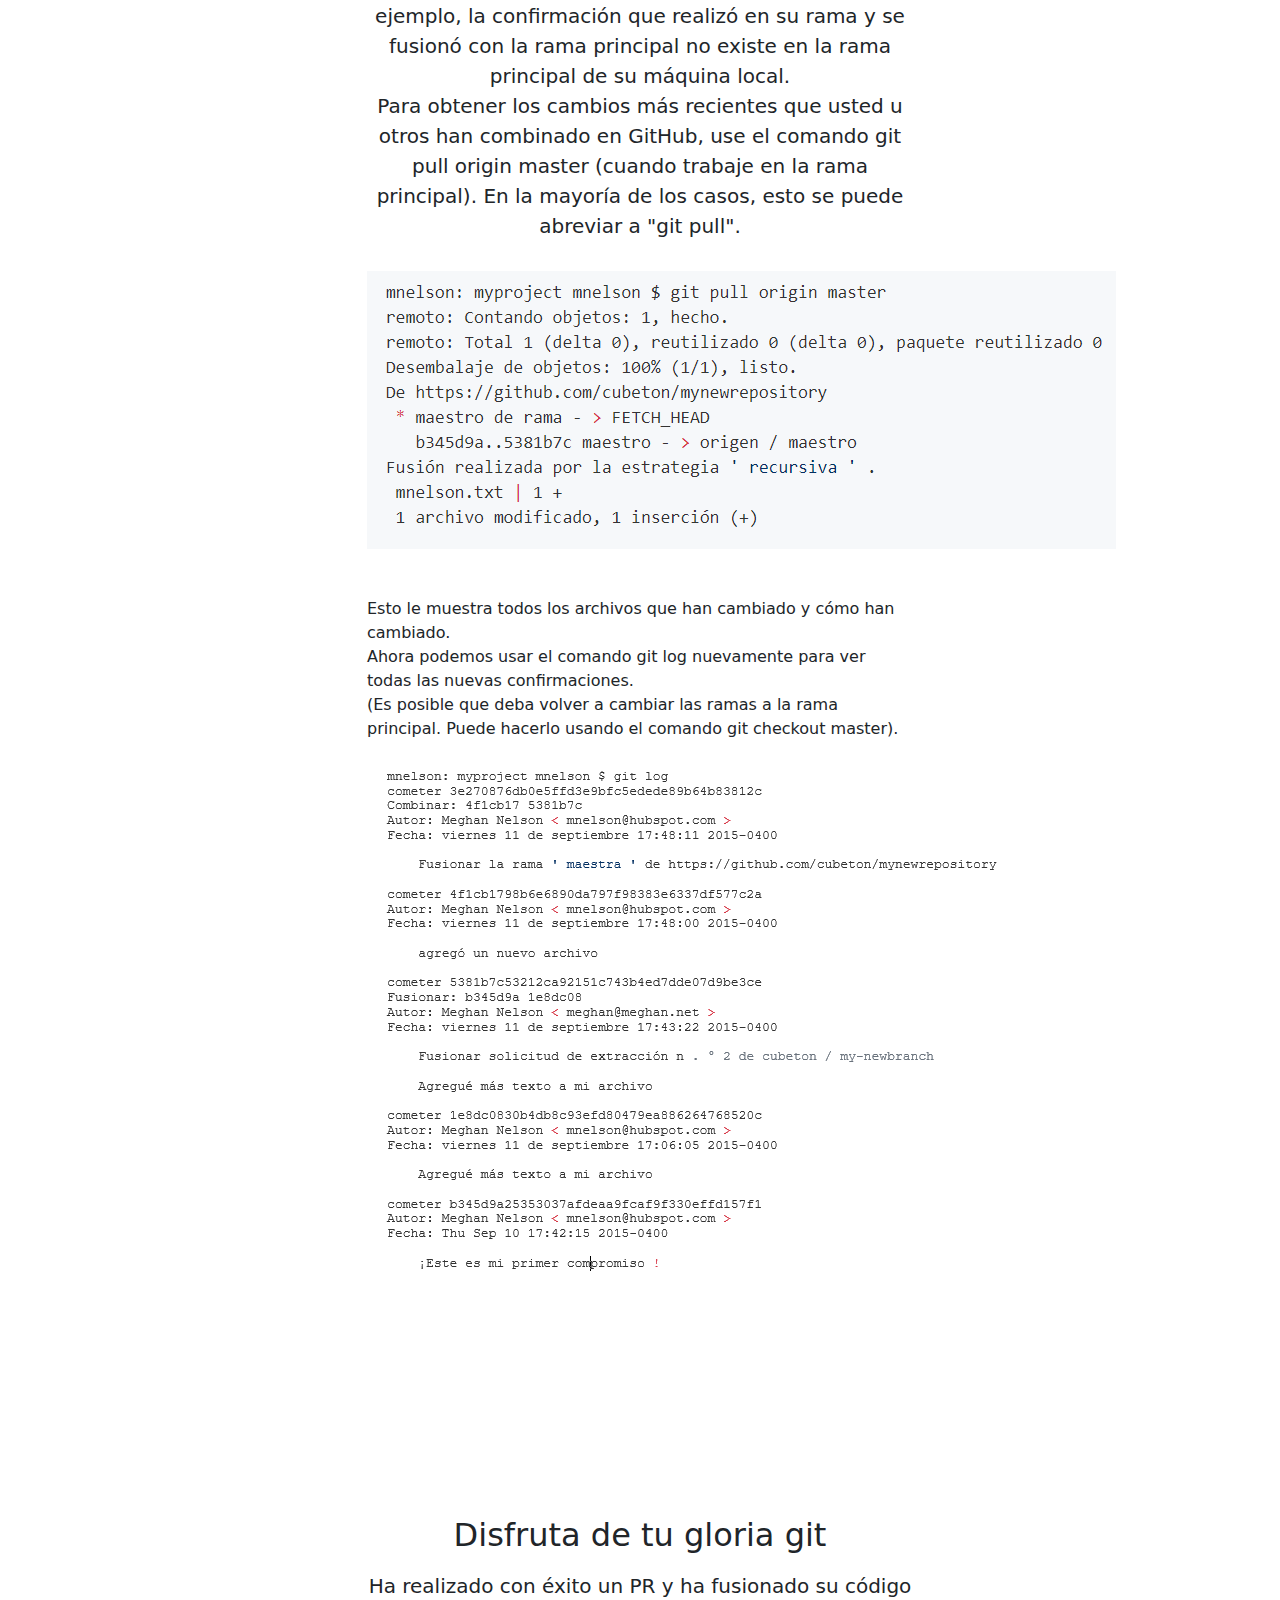
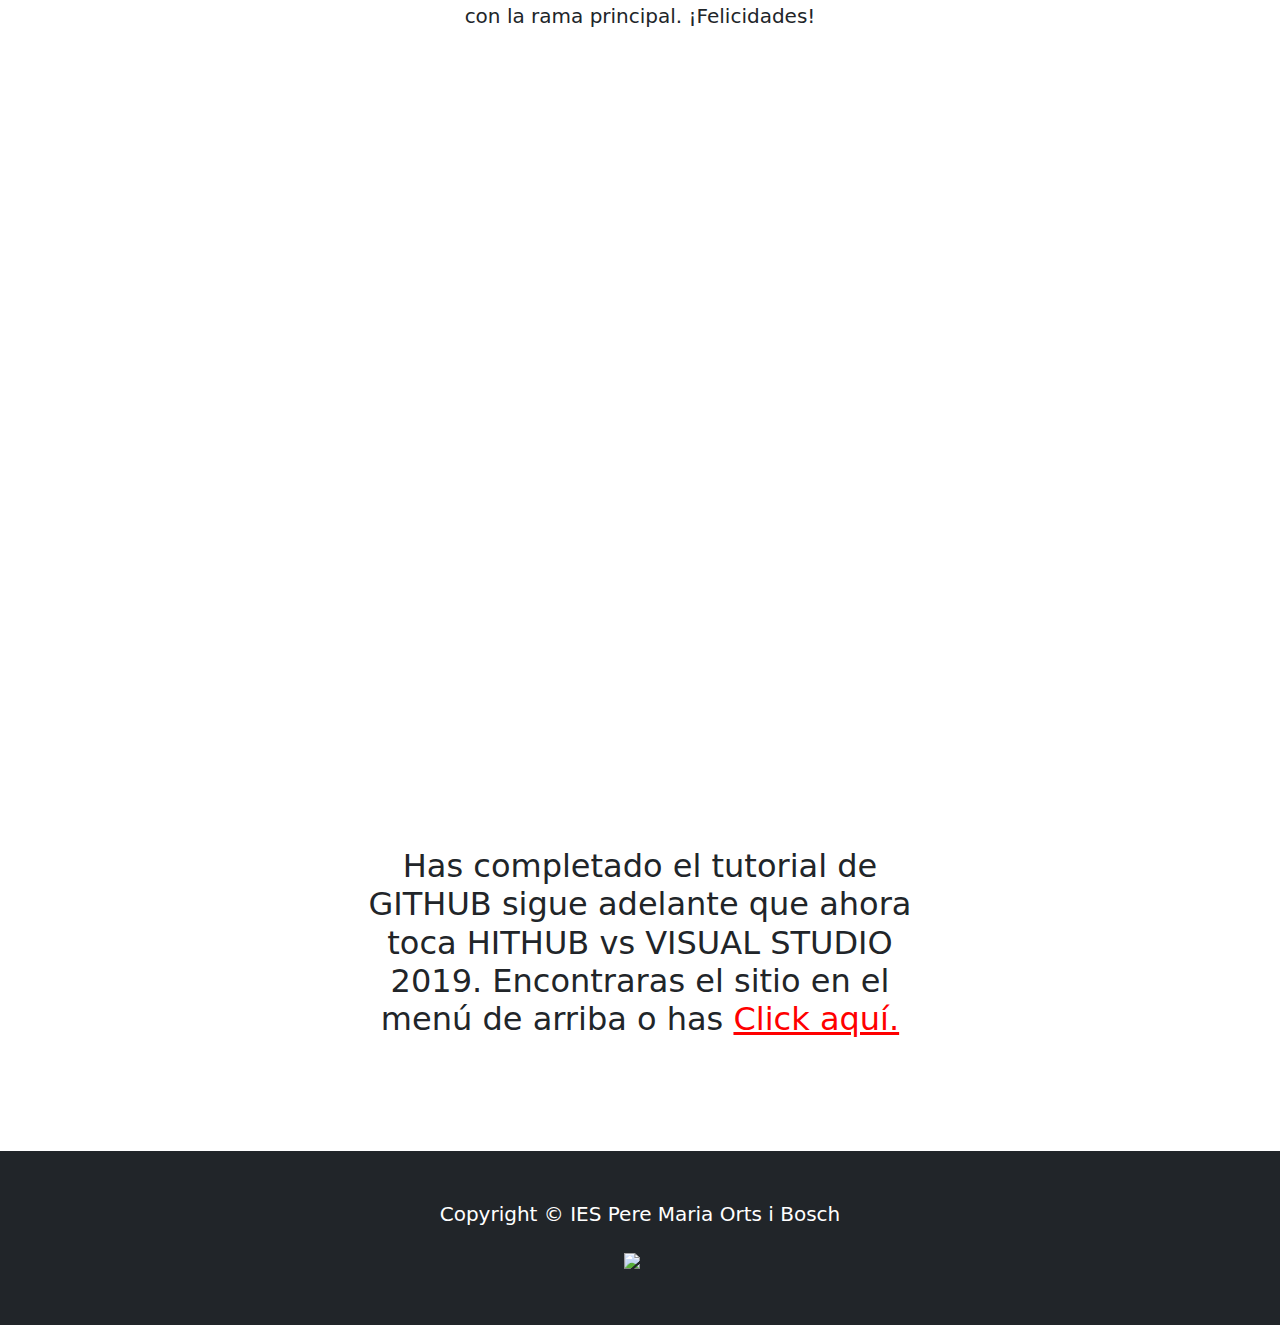
==== commit c5ee331b: "Add files via upload" ====
--- a/gitHub.html
+++ b/gitHub.html
@@ -1,229 +1,229 @@
-<!DOCTYPE html>
-<html lang="en">
-    <head>
-        <meta charset="utf-8" />
-        <meta name="viewport" content="width=device-width, initial-scale=1, shrink-to-fit=no" />
-        <meta name="description" content="" />
-        <meta name="author" content="" />
-        <title>Proyecto Final Git - GitHub</title>
-        <!-- Favicon-->
-        <link rel="icon" type="image/x-icon" href="assets/favicon.ico" />
-        <!-- Core theme CSS (includes Bootstrap)-->
-        <link href="css/styles.css" rel="stylesheet" />
-    </head>
-    <body>
-        <!-- Responsive navbar-->
-        <nav class="navbar navbar-expand-lg navbar-dark bg-dark">
-            <div class="container">
-                <a class="navbar-brand" href="index.html">ENTORNOS DE DESARROLLO</a>
-                <button class="navbar-toggler" type="button" data-bs-toggle="collapse" data-bs-target="#navbarSupportedContent" aria-controls="navbarSupportedContent" aria-expanded="false" aria-label="Toggle navigation"><span class="navbar-toggler-icon"></span></button>
-                <div class="collapse navbar-collapse" id="navbarSupportedContent">
-                    <ul class="navbar-nav ms-auto mb-2 mb-lg-0">
-                        <li class="nav-item"><a class="nav-link active" aria-current="page" href="gitLocal.html">GIT LOCAL</a></li>
-                        <li class="nav-item"><a class="nav-link" href="gitHub.html">GIT HUB</a></li>
-                        <li class="nav-item"><a class="nav-link" href="gitVsVisual.html">GIT VS VISUAL STUDIO 2019</a></li>
-                    </ul>
-                </div>
-            </div>
-        </nav>
-        <!-- Header - set the background image for the header in the line below-->
-        <header class="py-5 bg-image-full" style="background-image: url('https://source.unsplash.com/wfh8dDlNFOk/1600x900')">
-            <div class="text-center my-5">
-                <img class="img-fluid rounded-circle mb-4" src="assets/PortadaGitHub.png" alt="..." />
-                <h1 class="text-white fs-3 fw-bolder">TUTORIAL GIT HUB </h1>
-              
-            </div>
-        </header>
-        <!-- Content section-->
-        <section class="py-5">
-            <div class="container my-5">
-                <div class="row justify-content-center">
-                    <div class="col-lg-6">
-                        <h2>Crea un nuevo repositorio en GitHub</h2>
-                        <p class="lead"></p>
-                        <p class="mb-0">Si solo desea realizar un seguimiento de su código localmente, no necesita usar GitHub. Pero si desea trabajar con un equipo, puede usar GitHub para modificar de forma colaborativa el código del proyecto.
-                        <br>
-                        Para crear un nuevo repositorio en GitHub, inicie sesión y vaya a la página de inicio de GitHub. Puede encontrar la opción "Nuevo repositorio" debajo del signo "+" junto a su foto de perfil, en la esquina superior derecha de la barra de navegación :
-                        <br>  
-                        <br>    
-                        <center>   <img class="imgIESPERE" src="assets/24.png" alt="..." /></center>   
-                        <br>
-                        <br>   
-                        Después de hacer clic en el botón, GitHub le pedirá que nombre su repositorio y proporcione una breve descripción:    
-                        <br>  
-                        <br>    
-                        <center>   <img class="imgIESPERE" src="assets/25.png" alt="..." /></center>   
-                        <br>
-                        <br>     
-                        Cuando haya terminado de completar la información, presione el botón 'Crear repositorio' para crear su nuevo repositorio.
-                        <br>
-                        GitHub le preguntará si desea crear un nuevo repositorio desde cero o si desea agregar un repositorio que haya creado localmente. En este caso, dado que ya hemos creado un nuevo repositorio localmente, queremos enviarlo a GitHub, así que siga la sección '... o inserte un repositorio existente desde la línea de comandos': <br>  
-                        <br>    
-                        <center>   <img class="imgIESPERE" src="assets/26.png" alt="..." /></center>   
-                        <br>
-                        <br>     
-                        (Querrá cambiar la URL en la primera línea de comando a lo que GitHub enumera en esta sección, ya que su nombre de usuario de GitHub y el nombre del repositorio son diferentes).    
-                        </p>
-                    </div>
-                </div>
-            </div>
-        </section>
-        <section class="py-5">
-            <div class="container my-5">
-                <div class="row justify-content-center">
-                    <div class="col-lg-6">
-                        <h2>Enviar una rama a GitHub</h2>
-                        <p class="lead"></p>
-                        <p class="mb-0">Ahora enviaremos la confirmación en su rama a su nuevo repositorio de GitHub. Esto permite que otras personas vean los cambios que ha realizado. Si el propietario del repositorio los aprueba, los cambios se pueden combinar en la rama principal.
-                        <br> 
-                        Para enviar cambios a una nueva rama en GitHub, querrá ejecutar git push origin yourbranchname. GitHub creará automáticamente la rama en el repositorio remoto:
-                        <br>  
-                        <br>    
-                        <center>   <img class="imgIESPERE" src="assets/27.png" alt="..." /></center>   
-                        <br>
-                        <br>
-                        Quizás se esté preguntando qué significa esa palabra "origen" en el comando anterior. Lo que sucede es que cuando clonas un repositorio remoto en tu máquina local, git crea un alias para ti. En casi todos los casos, este alias se llama " origen ". Básicamente, es una abreviatura de la URL del repositorio remoto. Entonces, para enviar sus cambios al repositorio remoto, podría haber usado el comando: git push git@github.com: git / git.git yourbranchname o git push origin yourbranchname
-                        <br> 
-                        (Si es la primera vez que usa GitHub localmente, es posible que le pida que inicie sesión con su nombre de usuario y contraseña de GitHub).
-                        <br> 
-                        Si actualiza la página de GitHub, verá una nota que dice que una rama con su nombre acaba de ser insertada en el repositorio. También puede hacer clic en el enlace 'sucursales' para ver su sucursal en la lista.    
-                        <br>  
-                        <br>    
-                        <center>   <img class="imgIESPERE" src="assets/28.png" alt="..." /></center>   
-                        <br>
-                        <br>    
-                        Ahora haga clic en el botón verde en la captura de pantalla de arriba. ¡Vamos a hacer una solicitud de extracción !    
-                        </p>
-                    </div>
-                </div>
-            </div>
-        </section>
-        <section class="py-5">
-            <div class="container my-5">
-                <div class="row justify-content-center">
-                    <div class="col-lg-6">
-                        <h2>Crear una solicitud de extracción (PR)</h2>
-                        <p class="lead"></p>
-                        <p class="mb-0">Una solicitud de extracción (o PR) es una forma de alertar a los propietarios de un repositorio de que desea realizar algunos cambios en su código. Les permite revisar el código y asegurarse de que se vea bien antes de poner los cambios en la rama principal.
-                        <br>
-                        Así es como se ve la página de relaciones públicas antes de enviarla:
-                        <br>  
-                        <br>    
-                        <center>   <img class="imgIESPERE" src="assets/29.png" alt="..." /></center>   
-                        <br>
-                        <br> 
-                        Y así es como se ve una vez que haya enviado la solicitud de relaciones públicas:  
-                        <br>  
-                        <br>    
-                        <center>   <img class="imgIESPERE" src="assets/30.png" alt="..." /></center>   
-                        <br>
-                        <br>
-                        Es posible que vea un gran botón verde en la parte inferior que dice "Combinar solicitud de extracción". Hacer clic aquí significa que fusionará sus cambios en la rama principal.
-                         <br> 
-                        A veces, será copropietario o el único propietario de un repositorio, en cuyo caso es posible que no necesite crear un PR para fusionar sus cambios. Sin embargo, sigue siendo una buena idea hacer una para que pueda mantener un historial más completo de sus actualizaciones y para asegurarse de crear siempre una nueva rama al realizar cambios.  
-                         <br>  
-                        <br>    
-                        <center>   <img class="imgIESPERE" src="assets/31.png" alt="..." /></center>   
-                        <br>
-                        <br>  
-                        Cuando haya terminado, le recomiendo que elimine su rama (demasiadas ramas pueden volverse desordenadas), así que presione el botón gris 'Eliminar rama' también.
-                        <br>
-                        Puede verificar que sus confirmaciones se fusionaron haciendo clic en el enlace 'Confirmaciones' en la primera página de su nuevo repositorio. 
-                        <br>  
-                        <br>    
-                        <center>   <img class="imgIESPERE" src="assets/32.png" alt="..." /></center>   
-                        <br>
-                        <br> 
-                        Esto le mostrará una lista de todas las confirmaciones en esa rama. Puede ver el que acabo de fusionar en la parte superior (Fusionar solicitud de extracción n. ° 1). 
-                        <br>  
-                        <br>    
-                        <center>   <img class="imgIESPERE" src="assets/33.png" alt="..." /></center>   
-                        <br>
-                        <br> 
-                        También puede ver el código hash de la confirmación en el lado derecho. Un código hash es un identificador único para esa confirmación específica. Es útil para referirse a confirmaciones específicas y al deshacer cambios (use el comando git revert ( número de código hash )  para retroceder).    
-                        </p>
-                    </div>
-                </div>
-            </div>
-        </section>
-        <section class="py-5">
-            <div class="container my-5">
-                <div class="row justify-content-center">
-                    <div class="col-lg-6">
-                        <h2>Obtenga los cambios en GitHub de regreso a su computadora</h2>
-                        <p class="lead"></p>
-                        <p class="mb-0">En este momento, el repositorio en GitHub se ve un poco diferente al que tiene en su máquina local. Por ejemplo, la confirmación que realizó en su rama y se fusionó con la rama principal no existe en la rama principal de su máquina local.
-                        <br>
-                        Para obtener los cambios más recientes que usted u otros han combinado en GitHub, use el comando git pull origin master (cuando trabaje en la rama principal). En la mayoría de los casos, esto se puede abreviar a "git pull".
-                        <br>  
-                        <br>    
-                        <center>   <img class="imgIESPERE" src="assets/34.png" alt="..." /></center>   
-                        <br>
-                        <br>
-                            Esto le muestra todos los archivos que han cambiado y cómo han cambiado.
-                        <br>
-                        Ahora podemos usar el comando git log nuevamente para ver todas las nuevas confirmaciones.
-                        <br>
-                        (Es posible que deba volver a cambiar las ramas a la rama principal. Puede hacerlo usando el comando git checkout master).
-                         <br>  
-                        <br>    
-                        <center>   <img class="imgIESPERE" src="assets/35.png" alt="..." /></center>   
-                        <br>    
-                        </p>
-                    </div>
-                </div>
-            </div>
-        </section>
-        <section class="py-5">
-            <div class="container my-5">
-                <div class="row justify-content-center">
-                    <div class="col-lg-6">
-                        <h2>Disfruta de tu gloria git</h2>
-                        <p class="lead"></p>
-                        <p class="mb-0">Ha realizado con éxito un PR y ha fusionado su código con la rama principal. ¡Felicidades!</p>
-                    </div>
-                </div>
-            </div>
-        </section>
-        <section class="py-5">
-            <div class="container my-5">
-                <div class="row justify-content-center">
-                    <div class="col-lg-6">
-                        <h2></h2>
-                        <p class="lead"></p>
-                        <p class="mb-0">
-                        </p>
-                    </div>
-                </div>
-            </div>
-        </section>
-        <!-- Image element - set the background image for the header in the line below-->
-        <div class="py-5 bg-image-full" style="background-image: url('https://source.unsplash.com/4ulffa6qoKA/1200x800')">
-            <!-- Put anything you want here! The spacer below with inline CSS is just for demo purposes!-->
-            <div style="height: 20rem"></div>
-        </div>
-        <!-- Content section-->
-        <section class="py-5">
-            <div class="container my-5">
-                <div class="row justify-content-center">
-                    <div class="col-lg-6">
-                        <h2>Has completado el tutorial de GITHUB sigue adelante que ahora toca HITHUB vs VISUAL STUDIO 2019. Encontraras el sitio en el menú de arriba o has <a href="gitVsVisual.html" style="color: red">Click aquí.</a></h2>
-                        <p class="lead"></p>
-                        <p class="mb-0"></p>
-                    </div>
-                </div>
-            </div>
-        </section>
-        <!-- Footer-->
-        <footer class="py-5 bg-dark">
-            <div class="container"><p class="m-0 text-center text-white">Copyright &copy; IES Pere Maria Orts i Bosch</p></div>
-            <br>
-        <center>   <img class="imgIESPERE" src="assets/descarga.png" alt="..." /></center> 
-        </footer>
-        <!-- Bootstrap core JS-->
-        <script src="https://cdn.jsdelivr.net/npm/bootstrap@5.0.1/dist/js/bootstrap.bundle.min.js"></script>
-        <!-- Core theme JS-->
-        <script src="js/scripts.js"></script>
-    </body>
-</html>
-
+<!DOCTYPE html>
+<html lang="en">
+    <head>
+        <meta charset="utf-8" />
+        <meta name="viewport" content="width=device-width, initial-scale=1, shrink-to-fit=no" />
+        <meta name="description" content="" />
+        <meta name="author" content="" />
+        <title>Proyecto Final Git - GitHub</title>
+        <!-- Favicon-->
+        <link rel="icon" type="image/x-icon" href="assets/favicon.ico" />
+        <!-- Core theme CSS (includes Bootstrap)-->
+        <link href="css/styles.css" rel="stylesheet" />
+    </head>
+    <body>
+        <!-- Responsive navbar-->
+        <nav class="navbar navbar-expand-lg navbar-dark bg-dark">
+            <div class="container">
+                <a class="navbar-brand" href="index.html">ENTORNOS DE DESARROLLO</a>
+                <button class="navbar-toggler" type="button" data-bs-toggle="collapse" data-bs-target="#navbarSupportedContent" aria-controls="navbarSupportedContent" aria-expanded="false" aria-label="Toggle navigation"><span class="navbar-toggler-icon"></span></button>
+                <div class="collapse navbar-collapse" id="navbarSupportedContent">
+                    <ul class="navbar-nav ms-auto mb-2 mb-lg-0">
+                        <li class="nav-item"><a class="nav-link" aria-current="page" href="gitLocal.html">GIT LOCAL</a></li>
+                        <li class="nav-item"><a class="nav-link active" href="gitHub.html">GIT HUB</a></li>
+                        <li class="nav-item"><a class="nav-link" href="gitVsVisual.html">GIT VS VISUAL STUDIO 2019</a></li>
+                    </ul>
+                </div>
+            </div>
+        </nav>
+        <!-- Header - set the background image for the header in the line below-->
+        <header class="py-5 bg-image-full" style="background-image: url('https://source.unsplash.com/wfh8dDlNFOk/1600x900')">
+            <div class="text-center my-5">
+                <img class="img-fluid rounded-circle mb-4" src="assets/PortadaGitHub.png" alt="..." />
+                <h1 class="text-white fs-3 fw-bolder">TUTORIAL GIT HUB </h1>
+              
+            </div>
+        </header>
+        <!-- Content section-->
+        <section class="py-5">
+            <div class="container my-5">
+                <div class="row justify-content-center">
+                    <div class="col-lg-6">
+                        <h2>Crea un nuevo repositorio en GitHub</h2>
+                        <p class="lead"></p>
+                        <p class="mb-0">Si solo desea realizar un seguimiento de su código localmente, no necesita usar GitHub. Pero si desea trabajar con un equipo, puede usar GitHub para modificar de forma colaborativa el código del proyecto.
+                        <br>
+                        Para crear un nuevo repositorio en GitHub, inicie sesión y vaya a la página de inicio de GitHub. Puede encontrar la opción "Nuevo repositorio" debajo del signo "+" junto a su foto de perfil, en la esquina superior derecha de la barra de navegación :
+                        <br>  
+                        <br>    
+                        <center>   <img class="imgIESPERE" src="assets/24.png" alt="..." /></center>   
+                        <br>
+                        <br>   
+                        Después de hacer clic en el botón, GitHub le pedirá que nombre su repositorio y proporcione una breve descripción:    
+                        <br>  
+                        <br>    
+                        <center>   <img class="imgIESPERE" src="assets/25.png" alt="..." /></center>   
+                        <br>
+                        <br>     
+                        Cuando haya terminado de completar la información, presione el botón 'Crear repositorio' para crear su nuevo repositorio.
+                        <br>
+                        GitHub le preguntará si desea crear un nuevo repositorio desde cero o si desea agregar un repositorio que haya creado localmente. En este caso, dado que ya hemos creado un nuevo repositorio localmente, queremos enviarlo a GitHub, así que siga la sección '... o inserte un repositorio existente desde la línea de comandos': <br>  
+                        <br>    
+                        <center>   <img class="imgIESPERE" src="assets/26.png" alt="..." /></center>   
+                        <br>
+                        <br>     
+                        (Querrá cambiar la URL en la primera línea de comando a lo que GitHub enumera en esta sección, ya que su nombre de usuario de GitHub y el nombre del repositorio son diferentes).    
+                        </p>
+                    </div>
+                </div>
+            </div>
+        </section>
+        <section class="py-5">
+            <div class="container my-5">
+                <div class="row justify-content-center">
+                    <div class="col-lg-6">
+                        <h2>Enviar una rama a GitHub</h2>
+                        <p class="lead"></p>
+                        <p class="mb-0">Ahora enviaremos la confirmación en su rama a su nuevo repositorio de GitHub. Esto permite que otras personas vean los cambios que ha realizado. Si el propietario del repositorio los aprueba, los cambios se pueden combinar en la rama principal.
+                        <br> 
+                        Para enviar cambios a una nueva rama en GitHub, querrá ejecutar git push origin yourbranchname. GitHub creará automáticamente la rama en el repositorio remoto:
+                        <br>  
+                        <br>    
+                        <center>   <img class="imgIESPERE" src="assets/27.png" alt="..." /></center>   
+                        <br>
+                        <br>
+                        Quizás se esté preguntando qué significa esa palabra "origen" en el comando anterior. Lo que sucede es que cuando clonas un repositorio remoto en tu máquina local, git crea un alias para ti. En casi todos los casos, este alias se llama " origen ". Básicamente, es una abreviatura de la URL del repositorio remoto. Entonces, para enviar sus cambios al repositorio remoto, podría haber usado el comando: git push git@github.com: git / git.git yourbranchname o git push origin yourbranchname
+                        <br> 
+                        (Si es la primera vez que usa GitHub localmente, es posible que le pida que inicie sesión con su nombre de usuario y contraseña de GitHub).
+                        <br> 
+                        Si actualiza la página de GitHub, verá una nota que dice que una rama con su nombre acaba de ser insertada en el repositorio. También puede hacer clic en el enlace 'sucursales' para ver su sucursal en la lista.    
+                        <br>  
+                        <br>    
+                        <center>   <img class="imgIESPERE" src="assets/28.png" alt="..." /></center>   
+                        <br>
+                        <br>    
+                        Ahora haga clic en el botón verde en la captura de pantalla de arriba. ¡Vamos a hacer una solicitud de extracción !    
+                        </p>
+                    </div>
+                </div>
+            </div>
+        </section>
+        <section class="py-5">
+            <div class="container my-5">
+                <div class="row justify-content-center">
+                    <div class="col-lg-6">
+                        <h2>Crear una solicitud de extracción (PR)</h2>
+                        <p class="lead"></p>
+                        <p class="mb-0">Una solicitud de extracción (o PR) es una forma de alertar a los propietarios de un repositorio de que desea realizar algunos cambios en su código. Les permite revisar el código y asegurarse de que se vea bien antes de poner los cambios en la rama principal.
+                        <br>
+                        Así es como se ve la página de relaciones públicas antes de enviarla:
+                        <br>  
+                        <br>    
+                        <center>   <img class="imgIESPERE" src="assets/29.png" alt="..." /></center>   
+                        <br>
+                        <br> 
+                        Y así es como se ve una vez que haya enviado la solicitud de relaciones públicas:  
+                        <br>  
+                        <br>    
+                        <center>   <img class="imgIESPERE" src="assets/30.png" alt="..." /></center>   
+                        <br>
+                        <br>
+                        Es posible que vea un gran botón verde en la parte inferior que dice "Combinar solicitud de extracción". Hacer clic aquí significa que fusionará sus cambios en la rama principal.
+                         <br> 
+                        A veces, será copropietario o el único propietario de un repositorio, en cuyo caso es posible que no necesite crear un PR para fusionar sus cambios. Sin embargo, sigue siendo una buena idea hacer una para que pueda mantener un historial más completo de sus actualizaciones y para asegurarse de crear siempre una nueva rama al realizar cambios.  
+                         <br>  
+                        <br>    
+                        <center>   <img class="imgIESPERE" src="assets/31.png" alt="..." /></center>   
+                        <br>
+                        <br>  
+                        Cuando haya terminado, le recomiendo que elimine su rama (demasiadas ramas pueden volverse desordenadas), así que presione el botón gris 'Eliminar rama' también.
+                        <br>
+                        Puede verificar que sus confirmaciones se fusionaron haciendo clic en el enlace 'Confirmaciones' en la primera página de su nuevo repositorio. 
+                        <br>  
+                        <br>    
+                        <center>   <img class="imgIESPERE" src="assets/32.png" alt="..." /></center>   
+                        <br>
+                        <br> 
+                        Esto le mostrará una lista de todas las confirmaciones en esa rama. Puede ver el que acabo de fusionar en la parte superior (Fusionar solicitud de extracción n. ° 1). 
+                        <br>  
+                        <br>    
+                        <center>   <img class="imgIESPERE" src="assets/33.png" alt="..." /></center>   
+                        <br>
+                        <br> 
+                        También puede ver el código hash de la confirmación en el lado derecho. Un código hash es un identificador único para esa confirmación específica. Es útil para referirse a confirmaciones específicas y al deshacer cambios (use el comando git revert ( número de código hash )  para retroceder).    
+                        </p>
+                    </div>
+                </div>
+            </div>
+        </section>
+        <section class="py-5">
+            <div class="container my-5">
+                <div class="row justify-content-center">
+                    <div class="col-lg-6">
+                        <h2>Obtenga los cambios en GitHub de regreso a su computadora</h2>
+                        <p class="lead"></p>
+                        <p class="mb-0">En este momento, el repositorio en GitHub se ve un poco diferente al que tiene en su máquina local. Por ejemplo, la confirmación que realizó en su rama y se fusionó con la rama principal no existe en la rama principal de su máquina local.
+                        <br>
+                        Para obtener los cambios más recientes que usted u otros han combinado en GitHub, use el comando git pull origin master (cuando trabaje en la rama principal). En la mayoría de los casos, esto se puede abreviar a "git pull".
+                        <br>  
+                        <br>    
+                        <center>   <img class="imgIESPERE" src="assets/34.png" alt="..." /></center>   
+                        <br>
+                        <br>
+                            Esto le muestra todos los archivos que han cambiado y cómo han cambiado.
+                        <br>
+                        Ahora podemos usar el comando git log nuevamente para ver todas las nuevas confirmaciones.
+                        <br>
+                        (Es posible que deba volver a cambiar las ramas a la rama principal. Puede hacerlo usando el comando git checkout master).
+                         <br>  
+                        <br>    
+                        <center>   <img class="imgIESPERE" src="assets/35.png" alt="..." /></center>   
+                        <br>    
+                        </p>
+                    </div>
+                </div>
+            </div>
+        </section>
+        <section class="py-5">
+            <div class="container my-5">
+                <div class="row justify-content-center">
+                    <div class="col-lg-6">
+                        <h2>Disfruta de tu gloria git</h2>
+                        <p class="lead"></p>
+                        <p class="mb-0">Ha realizado con éxito un PR y ha fusionado su código con la rama principal. ¡Felicidades!</p>
+                    </div>
+                </div>
+            </div>
+        </section>
+        <section class="py-5">
+            <div class="container my-5">
+                <div class="row justify-content-center">
+                    <div class="col-lg-6">
+                        <h2></h2>
+                        <p class="lead"></p>
+                        <p class="mb-0">
+                        </p>
+                    </div>
+                </div>
+            </div>
+        </section>
+        <!-- Image element - set the background image for the header in the line below-->
+        <div class="py-5 bg-image-full" style="background-image: url('https://source.unsplash.com/4ulffa6qoKA/1200x800')">
+            <!-- Put anything you want here! The spacer below with inline CSS is just for demo purposes!-->
+            <div style="height: 20rem"></div>
+        </div>
+        <!-- Content section-->
+        <section class="py-5">
+            <div class="container my-5">
+                <div class="row justify-content-center">
+                    <div class="col-lg-6">
+                        <h2>Has completado el tutorial de GITHUB sigue adelante que ahora toca HITHUB vs VISUAL STUDIO 2019. Encontraras el sitio en el menú de arriba o has <a href="gitVsVisual.html" style="color: red">Click aquí.</a></h2>
+                        <p class="lead"></p>
+                        <p class="mb-0"></p>
+                    </div>
+                </div>
+            </div>
+        </section>
+        <!-- Footer-->
+        <footer class="py-5 bg-dark">
+            <div class="container"><p class="m-0 text-center text-white">Copyright &copy; IES Pere Maria Orts i Bosch</p></div>
+            <br>
+        <center>   <img class="imgIESPERE" src="assets/descarga.png" alt="..." /></center> 
+        </footer>
+        <!-- Bootstrap core JS-->
+        <script src="https://cdn.jsdelivr.net/npm/bootstrap@5.0.1/dist/js/bootstrap.bundle.min.js"></script>
+        <!-- Core theme JS-->
+        <script src="js/scripts.js"></script>
+    </body>
+</html>
+
